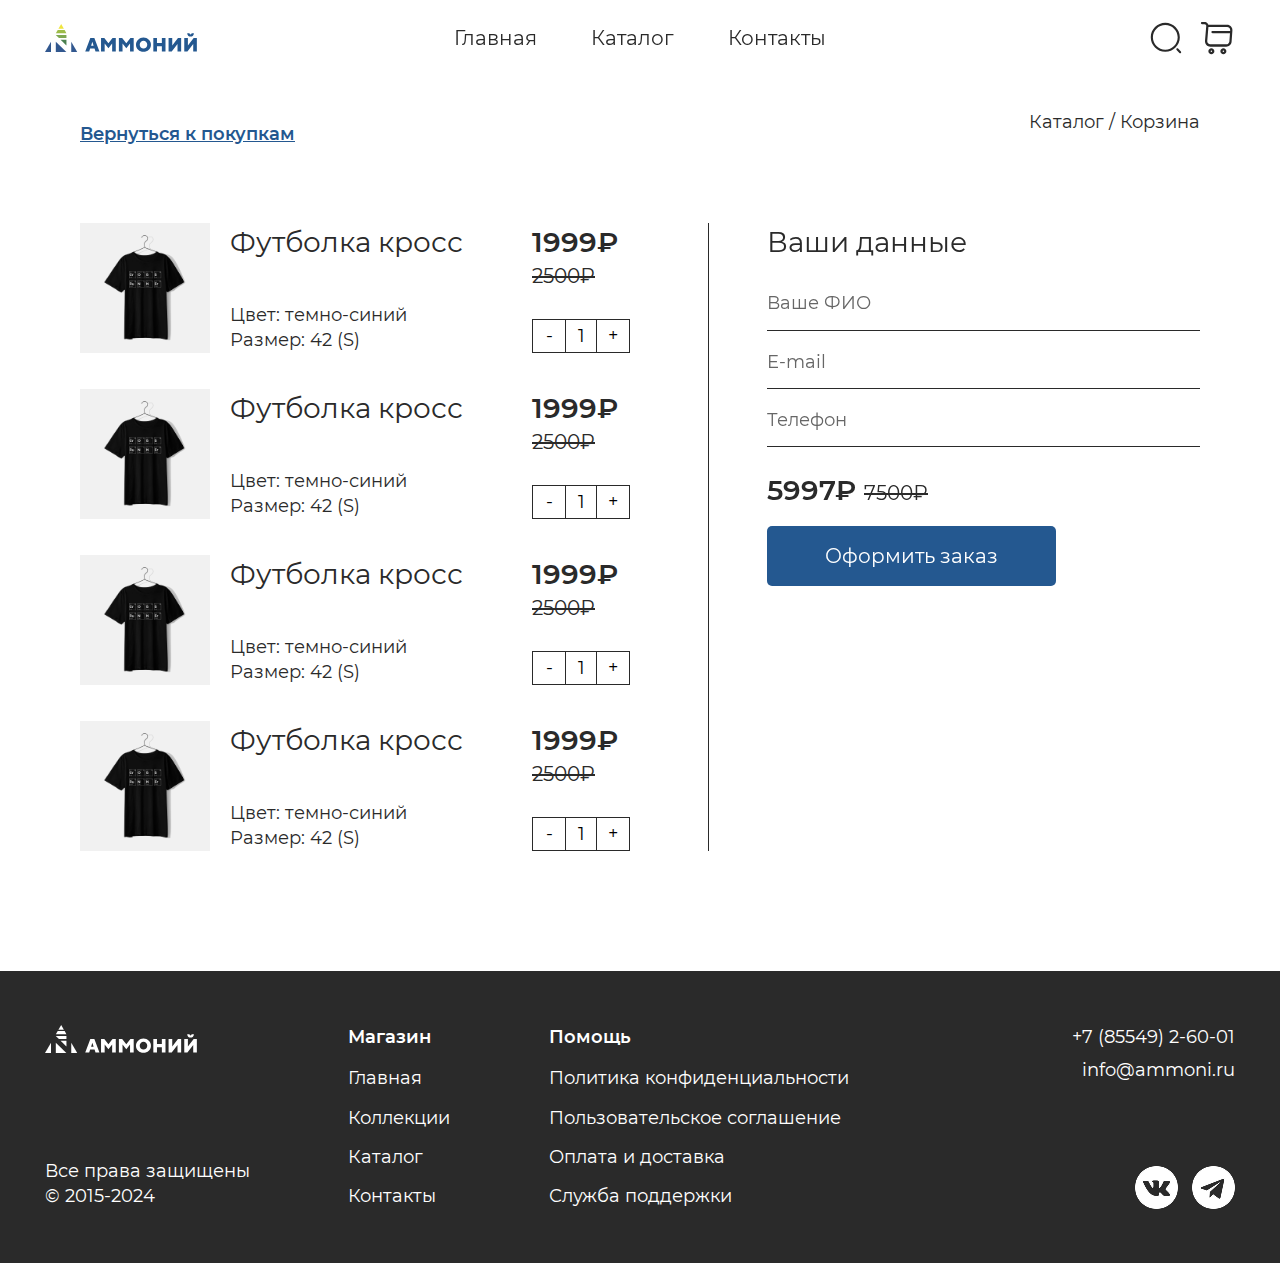
==== cart.html @ f363ebae "markup1" ====
<!DOCTYPE html>
<html>

<head>

	<meta charset="utf-8">
	<!-- <base href="/"> -->

	<title>Аммоний</title>
	<meta name="description" content="">

	<meta name="viewport" content="width=device-width, initial-scale=1.0, minimum-scale=1.0, maximum-scale=1.0, user-scalable=no">

	<link rel="icon" href="images/favicon.png">

	<link rel="stylesheet" href="libs/bootstrap/css/bootstrap-reboot.min.css">
	<link rel="stylesheet" href="libs/bootstrap/css/bootstrap-grid.min.css">
	<link rel="stylesheet" href="libs/swiper/swiper-bundle.min.css">

	<link rel="stylesheet" href="css/main.css">
	<link rel="stylesheet" href="css/media.css">

	<script src="libs/jquery/jquery-3.6.0.min.js" defer></script>
	<script src="libs/swiper/swiper-bundle.min.js" defer></script>
	<script src="libs/input-mask/jquery.maskedinput.min.js" defer></script>

	<script src="js/common.js" defer></script>

</head>

<body>

	<div class="app">
		<header>
			<div class="container-fluid">
				<div class="row justify-content-between align-items-center">
					<div class="col">
						<a href="#" class="logo">
							<svg width="152" height="28" viewBox="0 0 152 28" fill="none" xmlns="http://www.w3.org/2000/svg">
								<path d="M13.3884 4.71913L16.1849 3.62396e-05L18.8765 4.71913H13.3884Z" fill="#EFE53E" />
								<path d="M10.8364 9.26345L12.7241 5.9426H19.6804L21.4282 9.26345H10.8364Z" fill="#9DBC49" />
								<path d="M10.7315 10.9763H21.4281V14.1224H13.9475L10.7315 10.9763Z" fill="#7EA752" />
								<path d="M21.4282 21.4982V15.7304H15.5556L21.4282 21.4982Z" fill="#4C814F" />
								<path d="M10.8364 28V17.7578L21.3583 28H10.8364Z" fill="#32588F" />
								<path d="M26.2522 28V17.7578L32.2297 28H26.2522Z" fill="#32588F" />
								<path d="M6.0125 28V17.7578L1.52588e-05 28H6.0125Z" fill="#32588F" />
								<path d="M45.1635 24.5743L44.1848 27.4407H40.2347L45.3383 13.9825H49.3583L54.4619 27.4407H50.5119L49.5331 24.5743H45.1635ZM47.3658 17.7578L46.1074 21.7079H48.5893L47.3658 17.7578Z" fill="#245890" />
								<path d="M59.6704 19.4707V27.4407H56.035V13.9825H59.2859L63.4107 19.2959L67.5356 14.0175H70.7865V27.4407H67.1511V19.4707L63.4107 24.1898L59.6704 19.4707Z" fill="#245890" />
								<path d="M77.5332 19.4707V27.4407H73.8978V13.9825H77.1487L81.2735 19.2609L85.4333 13.9825H88.6843V27.4407H85.0488V19.4707L81.3085 24.1898L77.5332 19.4707Z" fill="#245890" />
								<path d="M103.785 25.7278C102.317 27.1261 100.569 27.8252 98.4719 27.8252C96.3745 27.8252 94.6267 27.1261 93.1586 25.7278C91.6904 24.3295 90.9913 22.6516 90.9913 20.6941C90.9913 18.7365 91.7254 17.0586 93.1586 15.6604C94.6267 14.2621 96.3745 13.563 98.4719 13.563C100.569 13.563 102.317 14.2621 103.785 15.6604C105.253 17.0586 105.953 18.7365 105.953 20.6941C105.953 22.6516 105.253 24.3295 103.785 25.7278ZM95.8152 23.4556C96.5493 24.1897 97.4232 24.5393 98.5069 24.5393C99.5556 24.5393 100.464 24.1897 101.164 23.4556C101.863 22.7216 102.247 21.8127 102.247 20.6941C102.247 19.5755 101.898 18.6666 101.164 17.9326C100.464 17.1985 99.5556 16.8489 98.5069 16.8489C97.4582 16.8489 96.5493 17.1985 95.8152 17.9326C95.0812 18.6666 94.7316 19.5755 94.7316 20.6941C94.7316 21.8127 95.0812 22.7216 95.8152 23.4556Z" fill="#245890" />
								<path d="M120.495 27.4407H116.859V22.2672H111.965V27.4407H108.33V13.9825H111.965V18.9813H116.859V13.9825H120.495V27.4407Z" fill="#245890" />
								<path d="M127.241 13.9825V21.4981L132.974 13.9825H136.155V27.4407H132.519V19.9601L126.717 27.4407H123.571V13.9825H127.241Z" fill="#245890" />
								<path d="M142.902 13.9825V21.4981L148.669 13.9825H151.85V27.4406H148.215V19.96L142.412 27.4406H139.266V13.9825H142.902ZM143.146 11.6404C142.517 11.0461 142.203 10.2771 142.203 9.36824H144.51C144.51 10.0674 144.859 10.4169 145.558 10.4169C146.257 10.4169 146.607 10.0674 146.607 9.36824H148.914C148.914 10.2771 148.6 11.0461 147.97 11.6404C147.341 12.2347 146.537 12.5493 145.523 12.5493C144.51 12.5493 143.776 12.2347 143.146 11.6404Z" fill="#245890" />
							</svg>
						</a>
					</div>
					<div class="col d-none d-lg-block">
						<nav>
							<ul>
								<li><a href="#">Главная</a></li>
								<li><a href="#">Каталог</a></li>
								<li><a href="#">Контакты</a></li>
							</ul>
						</nav>
					</div>
					<div class="col">
						<div class="shop_widget d-flex justify-content-end align-items-center">
							<div class="widget_toggle relative d-flex align-items-center">
								<form action="" class="searchform">
									<input type="search">
									<button type="submit">
										<svg width="18" height="19" viewBox="0 0 18 19" fill="none" xmlns="http://www.w3.org/2000/svg">
											<path d="M8.625 16.8125C4.3875 16.8125 0.9375 13.3625 0.9375 9.125C0.9375 4.8875 4.3875 1.4375 8.625 1.4375C12.8625 1.4375 16.3125 4.8875 16.3125 9.125C16.3125 13.3625 12.8625 16.8125 8.625 16.8125ZM8.625 2.5625C5.0025 2.5625 2.0625 5.51 2.0625 9.125C2.0625 12.74 5.0025 15.6875 8.625 15.6875C12.2475 15.6875 15.1875 12.74 15.1875 9.125C15.1875 5.51 12.2475 2.5625 8.625 2.5625Z" fill="#2A2A2A"/>
											<path d="M16.5 17.5625C16.3575 17.5625 16.215 17.51 16.1025 17.3975L14.6025 15.8975C14.385 15.68 14.385 15.32 14.6025 15.1025C14.82 14.885 15.18 14.885 15.3975 15.1025L16.8975 16.6025C17.115 16.82 17.115 17.18 16.8975 17.3975C16.785 17.51 16.6425 17.5625 16.5 17.5625Z" fill="#2A2A2A"/>
											</svg>											
									</button>
								</form>
								<button class="search_toggle">
									<svg width="34" height="34" viewBox="0 0 36 36" fill="none" xmlns="http://www.w3.org/2000/svg">
										<path d="M17.25 32.625C8.775 32.625 1.875 25.725 1.875 17.25C1.875 8.775 8.775 1.875 17.25 1.875C25.725 1.875 32.625 8.775 32.625 17.25C32.625 25.725 25.725 32.625 17.25 32.625ZM17.25 4.125C10.005 4.125 4.125 10.02 4.125 17.25C4.125 24.48 10.005 30.375 17.25 30.375C24.495 30.375 30.375 24.48 30.375 17.25C30.375 10.02 24.495 4.125 17.25 4.125Z" fill="#2A2A2A" />
										<path d="M33 34.125C32.715 34.125 32.43 34.02 32.205 33.795L29.205 30.795C28.77 30.36 28.77 29.64 29.205 29.205C29.64 28.77 30.36 28.77 30.795 29.205L33.795 32.205C34.23 32.64 34.23 33.36 33.795 33.795C33.57 34.02 33.285 34.125 33 34.125Z" fill="#2A2A2A" />
									</svg>
								</button>
							</div>
							<button class="cart_toggle widget_toggle">
								<svg width="36" height="36" viewBox="0 0 36 36" fill="none" xmlns="http://www.w3.org/2000/svg">
									<path d="M27.285 26.625H11.31C9.82499 26.625 8.39999 25.995 7.39499 24.9C6.38999 23.805 5.88 22.335 6 20.85L7.245 5.91C7.29 5.445 7.12499 4.99501 6.80999 4.65001C6.49499 4.30501 6.05999 4.125 5.59499 4.125H3C2.385 4.125 1.875 3.615 1.875 3C1.875 2.385 2.385 1.875 3 1.875H5.61001C6.70501 1.875 7.73999 2.33999 8.47499 3.13499C8.87999 3.58499 9.17999 4.11001 9.34499 4.69501H28.08C29.595 4.69501 30.99 5.295 32.01 6.375C33.015 7.47 33.525 8.895 33.405 10.41L32.595 21.66C32.43 24.405 30.03 26.625 27.285 26.625ZM9.42 6.92999L8.25 21.03C8.175 21.9 8.46 22.725 9.045 23.37C9.63 24.015 10.44 24.36 11.31 24.36H27.285C28.845 24.36 30.255 23.04 30.375 21.48L31.185 10.23C31.245 9.34501 30.96 8.50501 30.375 7.89001C29.79 7.26001 28.98 6.91498 28.095 6.91498H9.42V6.92999Z" fill="#2A2A2A" />
									<path d="M24.375 34.125C22.725 34.125 21.375 32.775 21.375 31.125C21.375 29.475 22.725 28.125 24.375 28.125C26.025 28.125 27.375 29.475 27.375 31.125C27.375 32.775 26.025 34.125 24.375 34.125ZM24.375 30.375C23.955 30.375 23.625 30.705 23.625 31.125C23.625 31.545 23.955 31.875 24.375 31.875C24.795 31.875 25.125 31.545 25.125 31.125C25.125 30.705 24.795 30.375 24.375 30.375Z" fill="#2A2A2A" />
									<path d="M12.375 34.125C10.725 34.125 9.375 32.775 9.375 31.125C9.375 29.475 10.725 28.125 12.375 28.125C14.025 28.125 15.375 29.475 15.375 31.125C15.375 32.775 14.025 34.125 12.375 34.125ZM12.375 30.375C11.955 30.375 11.625 30.705 11.625 31.125C11.625 31.545 11.955 31.875 12.375 31.875C12.795 31.875 13.125 31.545 13.125 31.125C13.125 30.705 12.795 30.375 12.375 30.375Z" fill="#2A2A2A" />
									<path d="M31.5 13.125H13.5C12.885 13.125 12.375 12.615 12.375 12C12.375 11.385 12.885 10.875 13.5 10.875H31.5C32.115 10.875 32.625 11.385 32.625 12C32.625 12.615 32.115 13.125 31.5 13.125Z" fill="#2A2A2A" />
								</svg>
							</button>
							<button class="widget_toggle aside_toggle d-block d-lg-none">
								<span></span>
							</button>
						</div>
					</div>
				</div>
			</div>
		</header>
		<aside>
			<div class="container-fluid">
				<div class="row">
					<div class="col-12">
						<div class="aside_wrapper pb-5">
							<nav>
								<ul>
									<li><a href="#">Главная</a></li>
									<li><a href="#">Каталог</a></li>
									<li><a href="#">Контакты</a></li>
								</ul>
							</nav>
							<div class="d-flex flex-column align-items-lg-start aside_contacts mt-4 mb-5">
								<a href="tel:+78554926001">+7 (85549) 2-60-01</a>
								<a href="mailto:info@ammoni.ru" class="mt-2">info@ammoni.ru</a>
							</div>
							<a href="#" class="button">В каталог</a>
						</div>
					</div>
				</div>
			</div>
		</aside>
		<main>
			<section claas="overflow-hidden">
				<div class="container">
					<div class="row">
						<div class="col">
							<div class="d-flex align-items-lg-center align-items-start justify-content-between flex-column flex-lg-row">
								<a href="#" class="link fw_s order-1 order-lg-0">Вернуться к покупкам</a>
								<p id="breadcrumbs" class="mb-4 mt-5 mt-lg-0 order-0 order-lg-1"><span><span><a href="#">Каталог</a></span> / <span><a href="#">Корзина</a></span></span></p>
							</div>
						</div>
					</div>
					<div class="row mt-lg-5 mt-2 pt-3" id="card_widget">
						<div class="col-lg-6">
							<div class="cart_item d-flex justify-content-between flex-column flex-sm-row">
								<div class="d-flex justify-content-start ">
									<div class="cart_image">
										<img src="images/tshirt.png" loading="lazy" alt="">
									</div>
									<div class="d-flex justify-content-between flex-column">
										<div class="three">Футболка кросс</div>
										<div>
											<div>Цвет: темно-синий</div>
											<div>Размер: 42 (S)</div>
										</div>
									</div>
								</div>
								<div class="d-flex flex-column justify-content-between mt-3 mt-sm-0">
									<div>
										<div class="three fw_s">1999₽</div>
										<div class="lg_text"><s>2500₽</s></div>
									</div>
									<div class="quantity d-flex align-items-center mt-3 mt-sm-0">
										<button class="minus">-</button>
										<input type="number" value="1" step="1" min="1" class="quantity">
										<button class="plus">+</button>
									</div>
								</div>
							</div>
							<div class="cart_item d-flex justify-content-between flex-column flex-sm-row">
								<div class="d-flex justify-content-start ">
									<div class="cart_image">
										<img src="images/tshirt.png" loading="lazy" alt="">
									</div>
									<div class="d-flex justify-content-between flex-column">
										<div class="three">Футболка кросс</div>
										<div>
											<div>Цвет: темно-синий</div>
											<div>Размер: 42 (S)</div>
										</div>
									</div>
								</div>
								<div class="d-flex flex-column justify-content-between mt-3 mt-sm-0">
									<div>
										<div class="three fw_s">1999₽</div>
										<div class="lg_text"><s>2500₽</s></div>
									</div>
									<div class="quantity d-flex align-items-center mt-3 mt-sm-0">
										<button class="minus">-</button>
										<input type="number" value="1" step="1" min="1" class="quantity">
										<button class="plus">+</button>
									</div>
								</div>
							</div>
							<div class="cart_item d-flex justify-content-between flex-column flex-sm-row">
								<div class="d-flex justify-content-start ">
									<div class="cart_image">
										<img src="images/tshirt.png" loading="lazy" alt="">
									</div>
									<div class="d-flex justify-content-between flex-column">
										<div class="three">Футболка кросс</div>
										<div>
											<div>Цвет: темно-синий</div>
											<div>Размер: 42 (S)</div>
										</div>
									</div>
								</div>
								<div class="d-flex flex-column justify-content-between mt-3 mt-sm-0">
									<div>
										<div class="three fw_s">1999₽</div>
										<div class="lg_text"><s>2500₽</s></div>
									</div>
									<div class="quantity d-flex align-items-center mt-3 mt-sm-0">
										<button class="minus">-</button>
										<input type="number" value="1" step="1" min="1" class="quantity">
										<button class="plus">+</button>
									</div>
								</div>
							</div>
							<div class="cart_item d-flex justify-content-between flex-column flex-sm-row">
								<div class="d-flex justify-content-start ">
									<div class="cart_image">
										<img src="images/tshirt.png" loading="lazy" alt="">
									</div>
									<div class="d-flex justify-content-between flex-column">
										<div class="three">Футболка кросс</div>
										<div>
											<div>Цвет: темно-синий</div>
											<div>Размер: 42 (S)</div>
										</div>
									</div>
								</div>
								<div class="d-flex flex-column justify-content-between mt-3 mt-sm-0">
									<div>
										<div class="three fw_s">1999₽</div>
										<div class="lg_text"><s>2500₽</s></div>
									</div>
									<div class="quantity d-flex align-items-center mt-3 mt-sm-0">
										<button class="minus">-</button>
										<input type="number" value="1" step="1" min="1" class="quantity">
										<button class="plus">+</button>
									</div>
								</div>
							</div>
						</div>
						<div class="col">
							<div class="col_right">
								<div class="cart_total_right">
									<div class="d-flex align-items-center  mb-3">
										<div class="three" style="margin-right: 10px;">Ваши данные</div>
									</div>
									<form action="" class="form form_order">
										<div class="form_group">
											<input type="text" placeholder="Ваше ФИО">
										</div>
										<div class="form_group">
											<input type="email" placeholder="E-mail">
										</div>
										<div class="form_group">
											<input type="text" class="phone" placeholder="Телефон">
										</div>
										<div class="three fw_s mb-3 mt-4">5997₽ <span class="lg_text fw_r"><s>7500₽</s></span></div>
										<button class="button">Оформить заказ</button>
									</form>
								</div>
							</div>
						</div>
					</div>
				</div>
			</section>

		</main>
		<footer>
			<div class="container-fluid">
				<div class="row gy-5">
					<div class="col-12 col-lg">
						<div class="d-flex flex-column justify-content-between h-100">
							<a href="/" class="logo mb-3 mb-lg-0">
								<svg width="152" height="28" viewBox="0 0 152 28" fill="none" xmlns="http://www.w3.org/2000/svg">
									<path d="M13.3884 4.7191L16.1849 0L18.8765 4.7191H13.3884Z" fill="white" />
									<path d="M10.8364 9.26347L12.7241 5.94263H19.6804L21.4282 9.26347H10.8364Z" fill="white" />
									<path d="M10.7315 10.9763H21.4281V14.1224H13.9475L10.7315 10.9763Z" fill="white" />
									<path d="M21.4282 21.4983V15.7305H15.5556L21.4282 21.4983Z" fill="white" />
									<path d="M10.8364 28V17.7578L21.3583 28H10.8364Z" fill="white" />
									<path d="M26.2522 28V17.7578L32.2297 28H26.2522Z" fill="white" />
									<path d="M6.0125 28V17.7578L1.52588e-05 28H6.0125Z" fill="white" />
									<path d="M45.1635 24.5742L44.1848 27.4406H40.2347L45.3383 13.9824H49.3583L54.4619 27.4406H50.5119L49.5331 24.5742H45.1635ZM47.3658 17.7577L46.1074 21.7078H48.5893L47.3658 17.7577Z" fill="white" />
									<path d="M59.6704 19.4706V27.4406H56.035V13.9824H59.2859L63.4107 19.2958L67.5356 14.0174H70.7865V27.4406H67.1511V19.4706L63.4107 24.1897L59.6704 19.4706Z" fill="white" />
									<path d="M77.5332 19.4706V27.4406H73.8978V13.9824H77.1487L81.2735 19.2608L85.4333 13.9824H88.6843V27.4406H85.0488V19.4706L81.3085 24.1897L77.5332 19.4706Z" fill="white" />
									<path d="M103.785 25.7278C102.317 27.126 100.569 27.8252 98.4719 27.8252C96.3745 27.8252 94.6267 27.126 93.1586 25.7278C91.6904 24.3295 90.9913 22.6516 90.9913 20.6941C90.9913 18.7365 91.7254 17.0586 93.1586 15.6604C94.6267 14.2621 96.3745 13.563 98.4719 13.563C100.569 13.563 102.317 14.2621 103.785 15.6604C105.253 17.0586 105.953 18.7365 105.953 20.6941C105.953 22.6516 105.253 24.3295 103.785 25.7278ZM95.8152 23.4556C96.5493 24.1897 97.4232 24.5393 98.5069 24.5393C99.5556 24.5393 100.464 24.1897 101.164 23.4556C101.863 22.7215 102.247 21.8127 102.247 20.6941C102.247 19.5755 101.898 18.6666 101.164 17.9325C100.464 17.1984 99.5556 16.8489 98.5069 16.8489C97.4582 16.8489 96.5493 17.1984 95.8152 17.9325C95.0812 18.6666 94.7316 19.5755 94.7316 20.6941C94.7316 21.8127 95.0812 22.7215 95.8152 23.4556Z" fill="white" />
									<path d="M120.495 27.4406H116.859V22.2671H111.965V27.4406H108.33V13.9824H111.965V18.9812H116.859V13.9824H120.495V27.4406Z" fill="white" />
									<path d="M127.241 13.9824V21.498L132.974 13.9824H136.155V27.4406H132.519V19.9599L126.717 27.4406H123.571V13.9824H127.241Z" fill="white" />
									<path d="M142.902 13.9824V21.498L148.669 13.9824H151.85V27.4406H148.215V19.9599L142.412 27.4406H139.266V13.9824H142.902ZM143.146 11.6403C142.517 11.0461 142.203 10.277 142.203 9.36816H144.51C144.51 10.0673 144.859 10.4169 145.558 10.4169C146.257 10.4169 146.607 10.0673 146.607 9.36816H148.914C148.914 10.277 148.6 11.0461 147.97 11.6403C147.341 12.2346 146.537 12.5492 145.523 12.5492C144.51 12.5492 143.776 12.2346 143.146 11.6403Z" fill="white" />
								</svg>
							</a>
							<div class="mt-3 d-none d-lg-block">Все права защищены<br>© 2015-2024</div>
						</div>
					</div>
					<div class="col-lg-2 col-sm-6">
						<div class="fw_s mb-3">Магазин</div>
						<nav>
							<ul>
								<li><a href="#">Главная</a></li>
								<li><a href="#">Коллекции</a></li>
								<li><a href="#">Каталог</a></li>
								<li><a href="#">Контакты</a></li>
							</ul>
						</nav>
					</div>
					<div class="col-lg-4 col-sm-6">
						<div class="fw_s mb-3">Помощь</div>
						<nav>
							<ul>
								<li><a href="#">Политика конфиденциальности</a></li>
								<li><a href="#">Пользовательское соглашение</a></li>
								<li><a href="#">Оплата и доставка</a></li>
								<li><a href="#">Служба поддержки</a></li>
							</ul>
						</nav>
					</div>
					<div class="col">
							<div class="d-flex flex-column justify-content-lg-between h-100">
								<div class="d-flex flex-column align-items-lg-end">
									<a href="tel:+78554926001">+7 (85549) 2-60-01</a>
									<a href="mailto:info@ammoni.ru" class="mt-2">info@ammoni.ru</a>
								</div>
								<div class="social d-flex align-items-center justify-content-lg-end mt-lg-0 mt-4">
									<a href="#">
										<img src="images/vk.png" alt="" target="_blank">
									</a>
									<a href="#">
										<img src="images/tg.png" alt="" target="_blank">
									</a>
								</div>
							</div>
							<div class="d-block d-lg-none mt-4">Все права защищены<br>© 2015-2024</div>
					</div>
				</div>
			</div>
		</footer>
	</div>


</body>
</html>
---- css/main.css ----
/* USER VARIABLES SECTION */

:root {
	--accent: #245890;
	--text: #2A2A2A;
	--gray: #F1F1F1;
	--alt-gray: #d9d9d9;
	--dark: #2A2A2A;
	--red: #dc0000;
	--gray_gradient: linear-gradient(180deg, #eaebe5 0%, #ebece6 14.34%, #ebece7 28.4%, #eeefea 51.1%, #eff0eb 70.29%, #f5f4f2 100%);
	--lineheight: 1.4;
	--radius: 5px;
	--userfont: montserrat, sans-serif;
	--systemfont: -apple-system, BlinkMacSystemFont, Arial, sans-serif;
	--transition: 0.2s ease all;
	--index: calc(1vw + 1vh);
	--semi: 600;
	--regular: 400;
	--ls: 12px;
	--sm: 14px;
	--rg: 16px;
	--md: 18px;
	--lg: 20px;
}

/* BOOTSTRAP SETTINGS SECTION */

/* gutter 20px (10px + 10px). Comment this code for default gutter start at 1.5rem (24px) wide. */
.container, .container-fluid, .container-lg, .container-md, .container-sm, .container-xl, .container-xxl { --bs-gutter-x: .625rem; }
.row, .row > * { --bs-gutter-x: 1.25rem; }

/* FONTS LOAD SECTION */

@font-face { src: url("../fonts/Montserrat-Regular.woff2") format("woff2"); font-family: "montserrat"; font-weight: 400; font-style: normal; }
@font-face { src: url("../fonts/Montserrat-SemiBold.woff2") format("woff2"); font-family: "montserrat"; font-weight: 600; font-style: normal; }

/* GENERAL CSS SETTINGS */

::placeholder { color: #666; }
::selection { background-color: var(--accent); color: #fff; }
input[type="text"],input[type="email"],input[type="number"],input[type="password"], textarea { outline: none;-webkit-appearance: none; border-radius: 0; }
input:focus:required:invalid, textarea:focus:required:invalid { border-color: var(--red); }
input:required:valid, textarea:required:valid { border-color: var(--accent); }

body {
	font-family: var(--userfont);
	font-size: var(--md);
	font-weight: var(--regular);
	line-height: var(--lineheight);
	color: var(--text);
	min-width: 320px;
	position: relative;
	overflow-x: hidden;
}

html, body {
	height: 100%;
}
body.lock{
	overflow: hidden;
}
.app{
	min-height: 100%;
	display: flex;
	flex-direction: column;
}
main {
	flex: 1 1 auto;
}
.h-100{
	height: 100%;
}

/* OTHER STYLES */
a{
	color: var(--text);
	text-decoration: underline;
	transition: var(--transition);
}
section{
	padding-top: 110px;
}
button{
	border: none;
}
.radius{
	border-radius: var(--radius);
}
.relative{
	position: relative;
}
.overflow-hidden{
	overflow: hidden;
}
/* TEXT */
.sm_text{
	font-size: var(--sm);
}
.rg_text{
	font-size: var(--rg);
}
.md_text{
	font-size: var(--md);
}
.lg_text{
	font-size: var(--lg);
}
.fw_r{
	font-weight: var(--regular);
}
.fw_s{
	font-weight: var(--semi) !important;
}
h1,.one,h2,.two,h3,.three,h4,.four,h5,.five{
	font-weight: 400;
}
h1,.one{
	font-size: 54px;
}
h2,.two{
	font-size: 36px;
}
h3,.three{
	font-size: 28px;
}
h4,.four{
	font-size: var(--lg);
}
h5,.five{
	font-size: var(--md);
}
.text_center{
	text-align: center;
}
.white-text{
	color: #fff;
}
.uppercase{
	text-transform: uppercase;
}
/* BACKGROUNDS */
.bg_accent{
	background: var(--accent);
}
.bg_gray{
	background: var(--gray);
}
.gray_gradient{
	background: var(--gray_gradient);
}
/* BUTTONS */
.button{
	color: #fff;
	padding: 16px 58px;
	font-size: var(--lg);
	text-align: center;
	display: inline-block;
	border-radius: var(--radius);
	text-decoration: none;
	background: var(--accent);
}
.nav_slider *{
	cursor: pointer;
}
.nav_slider * + *{
	margin-left: 30px;
}
.btn_group_section .nav_slider{
	margin-right: 30px;
}
.link_button{
	text-decoration: none;
	padding-right: 37px;
	position: relative;
}
.link_button span{
	margin-right: 14px;
}
.link_button svg{
	position: absolute;
	right: 0;
	top: 0;
	bottom: 0;
	margin: auto;
	transition: var(--transition)
}
.link_button:hover svg{
	transform: translateX(25%);
}
.widget_toggle{
	background: transparent;
	padding: 0;
	outline: none;
	border: none;
}
.widget_toggle + *{
	margin-left: 10px;
}
.aside_toggle{
	width: 32px;
	height: 30px;
	position: relative;
	z-index: 99;
	border: none;
	outline: none;
}
.aside_toggle:before {
	content: '';
	position: absolute;
	bottom: 0;
}
.aside_toggle:after {
	content: '';
	position: absolute;
	top: 0;
}
.aside_toggle span {
	position: absolute;
	top: 14px;
}
.aside_toggle:after, .aside_toggle:before, .aside_toggle span {
	width: 100%;
	height: 2px;
	background: var(--text);
	transition: var(--transition);
	left: 0;
	right: 0;
	margin: auto;
}
.aside_toggle.active::before {
	-webkit-transform: rotate(45deg);
	-ms-transform: rotate(45deg);
	transform: rotate(45deg);
	-webkit-transition: .2s ease;
	-o-transition: .2s ease;
	transition: .2s ease;
	bottom: 12px;
}
.aside_toggle.active span {
	-webkit-transform: scale(0);
	-ms-transform: scale(0);
	transform: scale(0);
	-webkit-transition: .2s ease;
	-o-transition: .2s ease;
	transition: .2s ease;
}
.aside_toggle.active::after {
	width: 100%;
	-webkit-transition: .2s ease;
	-o-transition: .2s ease;
	transition: .2s ease;
	-webkit-transform: rotate(-45deg);
	-ms-transform: rotate(-45deg);
	transform: rotate(-45deg);
	top: 15px;
}
/* USER STYLES */
header{
	padding: 20px 0;
	z-index: 99;
	position: absolute;
	left: 0;
	top: 0;
	width: 100%;
	background: transparent;
	transition: var(--transition);
}
header.toggled{
	position: fixed;
	background: #fff;
}
header nav ul{
	list-style: none;
	padding-left: 0;
	margin-bottom: 0;
	display: flex;
	align-items: center;
	justify-content: center;
}
header nav ul li + *{
	margin-left: 54px;
}
header nav ul li a{
	color: var(--text);
	font-size: var(--lg);
	text-decoration: none;
}
aside{
	background: #fff;
	position: fixed;
	transition: var(--transition);
	opacity: 0;
	visibility: hidden;
	left: 0;
	top: 0;
	width: 100%;
	height: 100%;
	z-index: 98;
	padding-top: 120px;
	overflow: auto;
}
aside ul{
	list-style: none;
	padding-left: 0;
	margin-bottom: 0;
}
aside ul li{
	width: 100%;
}

aside ul li a{
	text-decoration: none;
	font-size: calc(var(--index)* 2.2);
	padding: 14px 0;
	display: block;
	width: 100%;
	border-bottom: 1px solid var(--text);
}
aside .aside_contacts a{
	text-decoration: none;
}
.first_screen{
	background: var(--gray);
	min-height: 614px;
	position: relative;
	z-index: 1;
	padding-top: 104px;
	background-repeat: no-repeat;
	background-position: right bottom;
	overflow: hidden;
}
.first_screen .button{
	font-weight: var(--semi);
}
.first_screen::after{
	content: '';
	position: absolute;
	z-index: -2;
	width: 100%;
	height: 100%;
	left: 0;
	top: 0;
	background: url('../images/first_layer.png') no-repeat right bottom;
	background-size: contain;
}
.first_screen h1{
	text-wrap: balance;
}
.first_bg{
	max-width: 100%;
	object-fit: contain;
	min-width: 100%;
	bottom: -26px;
	position: relative;
}
.product_card{
	text-decoration: none;
}
.product_card_holder{
	background: var(--gray);
	min-height: 320px;
	overflow: hidden;
}
.product_card_holder img{
	max-width: 100%;
	object-fit: contain;
	max-height: 324px;
	min-width: 100%;
	position: absolute;
	top: 0;
	bottom: 0;
	margin: auto;
}
.product_card .in_sale{
	color: #dc0000;
}
.product_card .in_sale + *{
	margin-left: 4px;
}
.badget{
	text-transform: uppercase;
	color: #fff;
	position: absolute;
	left: 0;
	top: 34px;
	padding: 4px 12px;
	z-index: 1;
}

.badget.badget_sale{
	background: var(--red);
}
.badget.badget_new{
	background: var(--accent);
}
.section_image_left{
	min-height: 420px;
	height: 100%;
	max-width: 680px;
	width: 100%;
}
.section_image_right{
	height: 100%;
	min-height: 590px;
	max-width: 700px;
	width: 100%;
}
.section_image_right img{
	max-width: 700px;
	object-fit: cover;
	height: 100%;
	max-height: 590px;
	position: absolute;
	right: -20%;
	width: 130%;
}
.section_image_left img{
	max-width: 680px;
	object-fit: cover;
	height: 100%;
	max-height: 420px;
	position: absolute;
	left: -20%;
	width: 120%;
}


.section_image img {
	transition: opacity 0.4s ease-in-out;
}

.nav_slider svg {
	cursor: pointer;
	transition: transform 0.2s;
}
.collection_slider .swiper-slide {
	opacity: 0 !important;
	transition: opacity 0.5s ease-in-out; /* Подстраиваем скорость под JS */
	display: flex;
    flex-flow: column;
    height: initial;
    justify-content: space-between;
}

.collection_slider .swiper-slide-active {
	opacity: 1 !important;
}
.first_screen_page{
	min-height: 400px;
	background: var(--accent);
}
.first_screen_page.first_screen_page_archive{
	min-height: 296px;
}
.category_list{
	margin-top: -140px;
}
.category_card{
	background-color: var(--alt-gray);
	min-height: 310px;
	text-decoration: none;
	z-index: 1;
}
/* .category_card::before{
	content: '';
	z-index: -1;
	background: var(--gray_gradient);
	position: absolute;
	top: 0;
	left: 0;
	width: 100%;
	height: 100%;
} */
.category_card.has_bg{
	background-repeat: no-repeat !important;
	background-position: bottom right !important;
}
.category_card > div{
	padding: 24px 34px;
}
body.page .searchform input{
	background: #fff;
}
body.page header a{
	color: #fff;
}
body.page .widget_toggle svg path{
	fill: #fff;
}
body.page header a.logo svg path{
	fill: #fff;
}
body.page .aside_toggle:after, body.page .aside_toggle:before, body.page .aside_toggle span{
	background: #fff;
}
body.page header.toggled a{
	color: var(--text);
}
body.page header.toggled .aside_toggle:after, body.page header.toggled .aside_toggle:before, body.page header.toggled .aside_toggle span{
	background: var(--text);
}
body.page header.toggled a.logo svg path{
	fill: initial;
}
body.page header .widget_toggle .searchform svg path{
	fill: var(--text);
}
body.page header.toggled .widget_toggle svg path{
	fill: var(--text);
}
.breadcrumb_last{
	text-decoration: underline;
	font-weight: var(--semi);
}
#breadcrumbs a{
	text-decoration: none;
}
.grid_gallery  .mySwiper .swiper-slide img{
	width: 100%;
	min-height: 90px;
	height: 100%;
	object-fit: cover;
}
.grid_gallery {
	display: flex;
	gap: 10px;
	width: 100%;
	margin: auto;
	position: relative;
	height: 100%;
	overflow: hidden;
}



.mySwiper2 .swiper-slide img{
	height: 480px;
	object-fit: cover;
	width: 100%;
}
.mySwiper {
	width: 100%;
	height: 100%;
	max-height: 480px;
}

.mySwiper .swiper-slide {
	width: 100%; /* Ширина миниатюры */
	height: 100%;
	opacity: 0.5;
	cursor: pointer;
}

.mySwiper .swiper-slide-thumb-active {
	opacity: 1;
}
/* .grid_gallery */

.color{
	width: 35px;
	height: 35px;
	border-radius: 50%;
	border: 1px solid transparent;
}
.color.current{
	border: 1px solid var(--text);
}
.color + *{
	margin-left: 10px;
}
.product_meta > div > div:first-child{
	margin-right: 44px;
	max-width: 70px;
}
.product_meta > div + *{
	margin-top: 24px;
}
.product_meta > div > div{
	width: 100%;
}
.sizes span.current{
	text-decoration: underline;
}
.sizes span.not{
	opacity: 0.6;
}
.sizes span + *{
	margin-left: 20px;
}
.acordeon > div{
	padding: 12px 0;
	border-bottom: 1px solid var(--text);
	cursor: pointer;
	position: relative;
	transition: var(--transition);
}
.acordeon > div > div:first-child::after{
	content: '';
	position: absolute;
	right: 0;
	top: 0;
	bottom: 0;
	margin: auto;
	width: 14px;
	height: 8px;
	background: url('../images/angle.svg') no-repeat center center;
	transition: 0.4s ease all;
}
.acordeon > div.active >div:first-child::after{
	transform: rotate(180deg);
}
.acordeon > div > div:last-child{
	display: none;
	padding-top: 14px;
}
.pagination_bullets{
	border: 1px solid var(--accent);
}
.pagination_bullets a{
	display: flex;
	align-items: center;
	justify-content: center;
	width: 40px;
	height: 40px;
	color: var(--accent);
	text-decoration: none;
}
.pagination_bullets a + *{
	border-left: 1px solid var(--accent);
}
.pagination_bullets a.current{
	background: var(--accent);
	color: #fff;
	font-weight: var(--semi);
}
.link{
	color: var(--accent);
	text-decoration: underline;
}
.cart_item + *{
	margin-top: 36px;
}
.cart_image{
	background: var(--gray);
	width: 130px;
	height: 130px;
	display: flex;
	align-items: center;
	justify-content: center;
	margin-right: 20px;
}
.cart_image img{
	width: 100%;
	max-width: 96px;
	object-fit: contain;
	max-height: 106px;
	height: 100%;
}
.cart_total_right {
	position: sticky;
	top: 72px;
}
.col_right {
	height: 100%;
	margin-left: 58px;
	padding-left: 58px;
	border-left: 1px solid var(--text);
}
.quantity{
	border: 1px solid var(--text);
}
.quantity input{
	border-left: 1px solid var(--text);
	border-right: 1px solid var(--text);
	border-top: 0px solid;
	border-bottom: 0px solid;
	pointer-events: none;
	-moz-appearance: textfield;
	text-align: center;
	max-width: 32px;
	min-height: 32px;
	height: 100%;
}
.quantity input::-webkit-outer-spin-button,
.quantity input::-webkit-inner-spin-button {
    -webkit-appearance: none;
    margin: 0;
}
.quantity button{
	width: 32px;
	height: 32px;
	background: transparent;
	border: none;
	display: flex;
	align-items: center;
	justify-content: center;
}
.form input[type="text"],.form input[type="email"],.form textarea{
	width: 100%;
	border: none;
	border-bottom: 1px solid var(--text);
	padding: 13px 0;
}
.form .form_group + *{
	margin-top: 6px;
}
/* Скрываем стандартное радио */
.custom-radio input[type="radio"] {
	display: none;
}

/* Контейнер кастомной кнопки */
.custom-radio label {
	display: flex;
	align-items: center;
	cursor: pointer;
	font-size: var(--lg);
	color: var(--text);
	gap: 8px;
}

/* Создаём кастомный кружок */
.custom-radio label::before {
	content: "";
	display: inline-block;
	width: 24px;
	height: 24px;
	border-radius: 50%;
	border: 1px solid rgba(43, 69, 126, 0.2);
	transition: all 0.3s ease;
	position: relative;
	background: #f1f1f1;
}

/* Активное состояние (когда выбрано) */
.custom-radio input[type="radio"]:checked + label::before {
	border-color: var(--text); /* Цвет границы */
	background: radial-gradient(circle, var(--accent) 40%, transparent 42%);
}

/* Эффект наведения */
.custom-radio label:hover::before {
	border-color: var(--text);
}
.form_group.custom-radio + *{
	margin-top: 16px;
}

/* Скрываем стандартный чекбокс */
.custom-checkbox input[type="checkbox"] {
	display: none;
}

/* Контейнер кастомного чекбокса */
.custom-checkbox label {
	cursor: pointer;
	font-size: 16px;
	color: #333;
	gap: 8px;
}

/* Кастомная рамка чекбокса */
.custom-checkbox label::before {
	content: "";
	display: inline-block;
	width: 18px;
	height: 18px;
	border: 1px solid var(--accent);
	border-radius: 4px;
	position: relative;
	margin-right: 8px;
	top: 5px;
}

/* Галочка при выборе */
.custom-checkbox input[type="checkbox"]:checked + label::before {
	background-color: #f1f1f1;
	border-color: var(--accent);
	background-image: url('../images/check.svg');
	background-position: center center;
	background-repeat: no-repeat;
}

/* Наведение */
.custom-checkbox label:hover::before {
	border-color: var(--accent);
}

footer{
	background: var(--dark);
	color: #fff;
	padding: 54px 0;
	margin-top: 120px;
}
footer ul{
	list-style: none;
	padding-left: 0;
	margin-bottom: 0;
}
footer ul li + *{
	margin-top: 14px;
}
footer ul li a,footer a{
	color: #fff;
	text-decoration: none;
}
footer .social a + a{
	margin-left: 14px;
}
/* forms */
.searchform{
	position: absolute;
	right: 0;
	z-index: 1;
	display: none;
}
.search_toggle{
	background: transparent;
	outline: none;
}
.searchform input{
	background: transparent;
	border: 1px solid var(--text);
	border-radius: var(--radius);
	min-height: 36px;
	padding-left: 34px;
	color: var(--text);
}
.searchform button{
	position: absolute;
	z-index: 1;
	left: 4px;
	top: 0;
	bottom: 0;
	margin: auto;
	background: transparent;
}
---- css/media.css ----
/* === DESKTOP FIRST === */

/* xl <= Extra extra large (xxl) */
@media (max-width : 1400px) {

}

/* lg <= Extra large (xl) */
@media (max-width : 1200px) {
	.first_screen{
		min-height: 500px;
	}
	section h1, .one{
		font-size: calc(var(--index)* 2.2);
	}
	.nav_slider *{
		width: 68px;
	}
}

/* md <= Large (lg) */
@media (max-width : 992px) {
	.nav_slider *{
		width: auto;
	}
	.h-100{
		height: auto;
	}
	.widget_toggle + *{
		margin-left: 12px;
	}
	aside.active{
		opacity: 1;
		visibility: visible;
	}
	body{
		font-size: calc(var(--index)* 1.8);
	}
	.button{
		font-size: calc(var(--index)* 1.8);
		padding: 14px 50px;
	}
	.lg_text{
		font-size: calc(var(--index)* 2);
	}
	h1,.one,h2, .two{
		font-size: calc(var(--index)* 2.6);
	}
	#breadcrumbs{
		font-size: calc(var(--index)* 1.2);
		overflow: auto;
		white-space: nowrap;
		-ms-overflow-style: none;
		scrollbar-width: none;
		justify-content: flex-start;
	}
	h3, .three{
		font-size: calc(var(--index)* 2.4);
	}
	.searchform input{
		background: #fff;
		min-height: 50px;
	}
	section{
		padding-top: 50px;
	}
	footer{
		margin-top: 60px;
	}
	.section_image_left img,.section_image_right img{
		width: 100%;
		max-width: 100%;
		left: auto;
		position: absolute;
		right: auto;
	}
	.section_image_right img{
		margin-top: 10px;
	}
	.section_image_left,.section_image_right{
		max-width: 100%;
	}
	.product_meta > div > div:first-child{
		max-width: 100px;
	}
	.col_right{
		padding-left: 0 !important;
		margin-left: 0 !important;
		padding-top: 30px;
		margin-top: 30px;
		border-left: none !important;
		border-top: 1px solid var(--text);
	}
	.quantity input{
		max-width: 40px;
	}
	.cart_item + *{
		margin-top: 18px;
	}
	.cart_image{
		margin-right: 12px;
	}
	.cart_item .three{
		font-size: calc(var(--index)* 1.6);
	}
	.cart_item div{
		font-size: calc(var(--index)* 1.2);
	}
}

/* sm <= Medium (md) */
@media (max-width : 768px) {
	.btn_group_section .nav_slider{
		margin-right: 0;
		margin-bottom: 1.4rem;
	}
	
}

/* xs <= Small (sm) */
@media (max-width : 576px) {
	.quantity button{
		max-width: 32px;
	}
	.quantity{
		max-width: 100px;
	}
	aside .button{
		width: 100%;
	}
	.btn_group_section .nav_slider + .button{
		width: 100%;
	}
	.btn_group_section .nav_slider{
		width: 100%;
	}
	section .button{
		width: 100%;
	}
	header a.logo svg{
		max-width: 100%;
	}
	.grid_gallery{
		flex-flow: column;
	}

	.grid_gallery .mySwiper .swiper-slide img{
		max-height: 90px;
	}
	.mySwiper{
		max-height: 110px;
	}
	.mySwiper2 .swiper-slide img{
		height: 380px;
	}
}


/* === MOBILE FIRST === */

/* Custom (xs) */
@media (min-width : 0) {

}

/* Small (sm) */
@media (min-width : 576px) {

}

/* Medium (md) */
@media (min-width : 768px) {

}

/* Large (lg) */
@media (min-width : 992px) {
	.product_description{
		margin-left: 20px;
	}
}

/* Extra large (xl) */
@media (min-width : 1200px) {
	.text {
		font-size: 18px;
	}
}

/* Extra extra large (xxl) */
@media (min-width : 1400px) {
	.text {
		font-size: 22px;
	}
}

@media (hover: none){
	.button:active{
		color: #fff;
		background: #1e4c7d;
	}
	header nav ul li a:active,aside ul li a:active{
		color: var(--accent);
	}
	.link_button:active{
		color: var(--text);
	}
	.product_card:active{
		color: var(--text);
		opacity: 0.8;
	}
	footer a:active{
		color: #fff;
		opacity: 0.8;
	}
	.category_card:active{
		color: initial;
		opacity: 0.9;
	}
}

@media (hover: hover) {
	.button:hover{
		color: #fff;
		background: #1e4c7d;
	}
	header nav ul li a:hover,aside ul li a:hover{
		color: var(--accent);
	}
	.link_button:hover{
		color: var(--text);
	}
	.product_card:hover{
		color: var(--text);
		opacity: 0.8;
	}
	footer a:hover{
		color: #fff;
		opacity: 0.8;
	}
	.category_card:hover{
		color: initial;
		opacity: 0.9;
	}
}
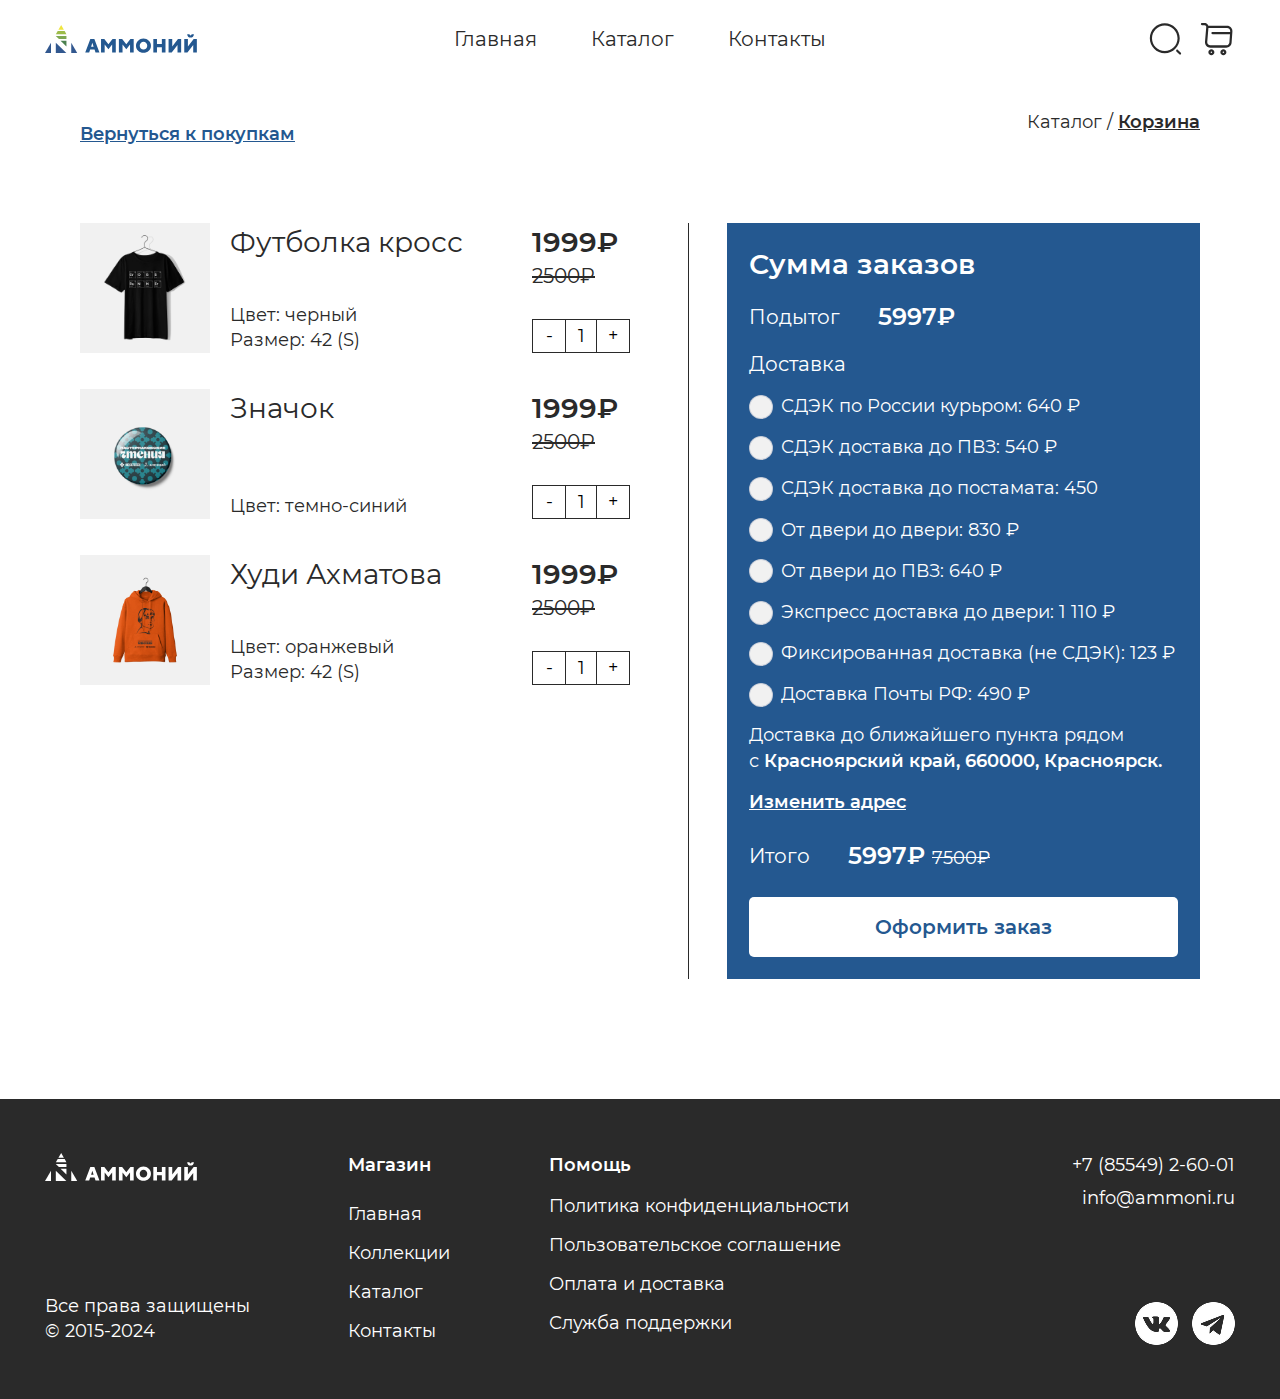
==== commit 8dcb99ba: "markup2" ====
--- a/cart.html
+++ b/cart.html
@@ -35,7 +35,7 @@
 			<div class="container-fluid">
 				<div class="row justify-content-between align-items-center">
 					<div class="col">
-						<a href="#" class="logo">
+						<a href="/ammoniy/" class="logo">
 							<svg width="152" height="28" viewBox="0 0 152 28" fill="none" xmlns="http://www.w3.org/2000/svg">
 								<path d="M13.3884 4.71913L16.1849 3.62396e-05L18.8765 4.71913H13.3884Z" fill="#EFE53E" />
 								<path d="M10.8364 9.26345L12.7241 5.9426H19.6804L21.4282 9.26345H10.8364Z" fill="#9DBC49" />
@@ -57,9 +57,9 @@
 					<div class="col d-none d-lg-block">
 						<nav>
 							<ul>
-								<li><a href="#">Главная</a></li>
-								<li><a href="#">Каталог</a></li>
-								<li><a href="#">Контакты</a></li>
+								<li><a href="/ammoniy/">Главная</a></li>
+								<li><a href="/ammoniy/catalog.html">Каталог</a></li>
+								<li><a href="/ammoniy/">Контакты</a></li>
 							</ul>
 						</nav>
 					</div>
@@ -70,26 +70,26 @@
 									<input type="search">
 									<button type="submit">
 										<svg width="18" height="19" viewBox="0 0 18 19" fill="none" xmlns="http://www.w3.org/2000/svg">
-											<path d="M8.625 16.8125C4.3875 16.8125 0.9375 13.3625 0.9375 9.125C0.9375 4.8875 4.3875 1.4375 8.625 1.4375C12.8625 1.4375 16.3125 4.8875 16.3125 9.125C16.3125 13.3625 12.8625 16.8125 8.625 16.8125ZM8.625 2.5625C5.0025 2.5625 2.0625 5.51 2.0625 9.125C2.0625 12.74 5.0025 15.6875 8.625 15.6875C12.2475 15.6875 15.1875 12.74 15.1875 9.125C15.1875 5.51 12.2475 2.5625 8.625 2.5625Z" fill="#2A2A2A"/>
-											<path d="M16.5 17.5625C16.3575 17.5625 16.215 17.51 16.1025 17.3975L14.6025 15.8975C14.385 15.68 14.385 15.32 14.6025 15.1025C14.82 14.885 15.18 14.885 15.3975 15.1025L16.8975 16.6025C17.115 16.82 17.115 17.18 16.8975 17.3975C16.785 17.51 16.6425 17.5625 16.5 17.5625Z" fill="#2A2A2A"/>
-											</svg>											
+											<path d="M8.625 16.8125C4.3875 16.8125 0.9375 13.3625 0.9375 9.125C0.9375 4.8875 4.3875 1.4375 8.625 1.4375C12.8625 1.4375 16.3125 4.8875 16.3125 9.125C16.3125 13.3625 12.8625 16.8125 8.625 16.8125ZM8.625 2.5625C5.0025 2.5625 2.0625 5.51 2.0625 9.125C2.0625 12.74 5.0025 15.6875 8.625 15.6875C12.2475 15.6875 15.1875 12.74 15.1875 9.125C15.1875 5.51 12.2475 2.5625 8.625 2.5625Z" fill="#2A2A2A" />
+											<path d="M16.5 17.5625C16.3575 17.5625 16.215 17.51 16.1025 17.3975L14.6025 15.8975C14.385 15.68 14.385 15.32 14.6025 15.1025C14.82 14.885 15.18 14.885 15.3975 15.1025L16.8975 16.6025C17.115 16.82 17.115 17.18 16.8975 17.3975C16.785 17.51 16.6425 17.5625 16.5 17.5625Z" fill="#2A2A2A" />
+										</svg>										
 									</button>
 								</form>
 								<button class="search_toggle">
-									<svg width="34" height="34" viewBox="0 0 36 36" fill="none" xmlns="http://www.w3.org/2000/svg">
-										<path d="M17.25 32.625C8.775 32.625 1.875 25.725 1.875 17.25C1.875 8.775 8.775 1.875 17.25 1.875C25.725 1.875 32.625 8.775 32.625 17.25C32.625 25.725 25.725 32.625 17.25 32.625ZM17.25 4.125C10.005 4.125 4.125 10.02 4.125 17.25C4.125 24.48 10.005 30.375 17.25 30.375C24.495 30.375 30.375 24.48 30.375 17.25C30.375 10.02 24.495 4.125 17.25 4.125Z" fill="#2A2A2A" />
-										<path d="M33 34.125C32.715 34.125 32.43 34.02 32.205 33.795L29.205 30.795C28.77 30.36 28.77 29.64 29.205 29.205C29.64 28.77 30.36 28.77 30.795 29.205L33.795 32.205C34.23 32.64 34.23 33.36 33.795 33.795C33.57 34.02 33.285 34.125 33 34.125Z" fill="#2A2A2A" />
+									<svg width="35" height="36" viewBox="0 0 35 36" fill="none" xmlns="http://www.w3.org/2000/svg">
+										<path d="M16.7709 32.2188C8.53133 32.2188 1.823 25.5104 1.823 17.2708C1.823 9.03125 8.53133 2.32292 16.7709 2.32292C25.0105 2.32292 31.7188 9.03125 31.7188 17.2708C31.7188 25.5104 25.0105 32.2188 16.7709 32.2188ZM16.7709 4.51042C9.72717 4.51042 4.0105 10.2417 4.0105 17.2708C4.0105 24.3 9.72717 30.0313 16.7709 30.0313C23.8147 30.0313 29.5313 24.3 29.5313 17.2708C29.5313 10.2417 23.8147 4.51042 16.7709 4.51042Z" fill="#2A2A2A" />
+										<path d="M32.0834 33.6771C31.8063 33.6771 31.5293 33.575 31.3105 33.3562L28.3938 30.4396C27.9709 30.0167 27.9709 29.3167 28.3938 28.8937C28.8168 28.4708 29.5168 28.4708 29.9397 28.8937L32.8564 31.8104C33.2793 32.2333 33.2793 32.9333 32.8564 33.3562C32.6376 33.575 32.3605 33.6771 32.0834 33.6771Z" fill="#2A2A2A" />
 									</svg>
 								</button>
 							</div>
-							<button class="cart_toggle widget_toggle">
+							<a href="/ammoniy/cart.html" class="cart_toggle widget_toggle">
 								<svg width="36" height="36" viewBox="0 0 36 36" fill="none" xmlns="http://www.w3.org/2000/svg">
 									<path d="M27.285 26.625H11.31C9.82499 26.625 8.39999 25.995 7.39499 24.9C6.38999 23.805 5.88 22.335 6 20.85L7.245 5.91C7.29 5.445 7.12499 4.99501 6.80999 4.65001C6.49499 4.30501 6.05999 4.125 5.59499 4.125H3C2.385 4.125 1.875 3.615 1.875 3C1.875 2.385 2.385 1.875 3 1.875H5.61001C6.70501 1.875 7.73999 2.33999 8.47499 3.13499C8.87999 3.58499 9.17999 4.11001 9.34499 4.69501H28.08C29.595 4.69501 30.99 5.295 32.01 6.375C33.015 7.47 33.525 8.895 33.405 10.41L32.595 21.66C32.43 24.405 30.03 26.625 27.285 26.625ZM9.42 6.92999L8.25 21.03C8.175 21.9 8.46 22.725 9.045 23.37C9.63 24.015 10.44 24.36 11.31 24.36H27.285C28.845 24.36 30.255 23.04 30.375 21.48L31.185 10.23C31.245 9.34501 30.96 8.50501 30.375 7.89001C29.79 7.26001 28.98 6.91498 28.095 6.91498H9.42V6.92999Z" fill="#2A2A2A" />
 									<path d="M24.375 34.125C22.725 34.125 21.375 32.775 21.375 31.125C21.375 29.475 22.725 28.125 24.375 28.125C26.025 28.125 27.375 29.475 27.375 31.125C27.375 32.775 26.025 34.125 24.375 34.125ZM24.375 30.375C23.955 30.375 23.625 30.705 23.625 31.125C23.625 31.545 23.955 31.875 24.375 31.875C24.795 31.875 25.125 31.545 25.125 31.125C25.125 30.705 24.795 30.375 24.375 30.375Z" fill="#2A2A2A" />
 									<path d="M12.375 34.125C10.725 34.125 9.375 32.775 9.375 31.125C9.375 29.475 10.725 28.125 12.375 28.125C14.025 28.125 15.375 29.475 15.375 31.125C15.375 32.775 14.025 34.125 12.375 34.125ZM12.375 30.375C11.955 30.375 11.625 30.705 11.625 31.125C11.625 31.545 11.955 31.875 12.375 31.875C12.795 31.875 13.125 31.545 13.125 31.125C13.125 30.705 12.795 30.375 12.375 30.375Z" fill="#2A2A2A" />
 									<path d="M31.5 13.125H13.5C12.885 13.125 12.375 12.615 12.375 12C12.375 11.385 12.885 10.875 13.5 10.875H31.5C32.115 10.875 32.625 11.385 32.625 12C32.625 12.615 32.115 13.125 31.5 13.125Z" fill="#2A2A2A" />
 								</svg>
-							</button>
+							</a>
 							<button class="widget_toggle aside_toggle d-block d-lg-none">
 								<span></span>
 							</button>
@@ -105,16 +105,16 @@
 						<div class="aside_wrapper pb-5">
 							<nav>
 								<ul>
-									<li><a href="#">Главная</a></li>
-									<li><a href="#">Каталог</a></li>
-									<li><a href="#">Контакты</a></li>
+									<li><a href="/ammoniy/">Главная</a></li>
+									<li><a href="/ammoniy/catalog.html">Каталог</a></li>
+									<li><a href="/ammoniy/">Контакты</a></li>
 								</ul>
 							</nav>
 							<div class="d-flex flex-column align-items-lg-start aside_contacts mt-4 mb-5">
 								<a href="tel:+78554926001">+7 (85549) 2-60-01</a>
 								<a href="mailto:info@ammoni.ru" class="mt-2">info@ammoni.ru</a>
 							</div>
-							<a href="#" class="button">В каталог</a>
+							<a href="/ammoniy/" class="button">В каталог</a>
 						</div>
 					</div>
 				</div>
@@ -126,8 +126,8 @@
 					<div class="row">
 						<div class="col">
 							<div class="d-flex align-items-lg-center align-items-start justify-content-between flex-column flex-lg-row">
-								<a href="#" class="link fw_s order-1 order-lg-0">Вернуться к покупкам</a>
-								<p id="breadcrumbs" class="mb-4 mt-5 mt-lg-0 order-0 order-lg-1"><span><span><a href="#">Каталог</a></span> / <span><a href="#">Корзина</a></span></span></p>
+								<a href="/ammoniy/catalog.html" class="link fw_s order-1 order-lg-0">Вернуться к покупкам</a>
+								<p id="breadcrumbs" class="mb-4 mt-5 mt-lg-0 order-0 order-lg-1"><span><span><a href="#">Каталог</a></span> / <span class="breadcrumb_last"><a href="#">Корзина</a></span></span></p>
 							</div>
 						</div>
 					</div>
@@ -141,7 +141,7 @@
 									<div class="d-flex justify-content-between flex-column">
 										<div class="three">Футболка кросс</div>
 										<div>
-											<div>Цвет: темно-синий</div>
+											<div>Цвет: черный</div>
 											<div>Размер: 42 (S)</div>
 										</div>
 									</div>
@@ -161,13 +161,13 @@
 							<div class="cart_item d-flex justify-content-between flex-column flex-sm-row">
 								<div class="d-flex justify-content-start ">
 									<div class="cart_image">
-										<img src="images/tshirt.png" loading="lazy" alt="">
+										<img src="images/shop/Frame 39.jpg" loading="lazy" alt="">
 									</div>
 									<div class="d-flex justify-content-between flex-column">
-										<div class="three">Футболка кросс</div>
+										<div class="three">Значок</div>
 										<div>
 											<div>Цвет: темно-синий</div>
-											<div>Размер: 42 (S)</div>
+											
 										</div>
 									</div>
 								</div>
@@ -186,12 +186,12 @@
 							<div class="cart_item d-flex justify-content-between flex-column flex-sm-row">
 								<div class="d-flex justify-content-start ">
 									<div class="cart_image">
-										<img src="images/tshirt.png" loading="lazy" alt="">
+										<img src="images/shop/Frame 37.jpg" loading="lazy" alt="">
 									</div>
 									<div class="d-flex justify-content-between flex-column">
-										<div class="three">Футболка кросс</div>
+										<div class="three">Худи Ахматова</div>
 										<div>
-											<div>Цвет: темно-синий</div>
+											<div>Цвет: оранжевый</div>
 											<div>Размер: 42 (S)</div>
 										</div>
 									</div>
@@ -208,36 +208,11 @@
 									</div>
 								</div>
 							</div>
-							<div class="cart_item d-flex justify-content-between flex-column flex-sm-row">
-								<div class="d-flex justify-content-start ">
-									<div class="cart_image">
-										<img src="images/tshirt.png" loading="lazy" alt="">
-									</div>
-									<div class="d-flex justify-content-between flex-column">
-										<div class="three">Футболка кросс</div>
-										<div>
-											<div>Цвет: темно-синий</div>
-											<div>Размер: 42 (S)</div>
-										</div>
-									</div>
-								</div>
-								<div class="d-flex flex-column justify-content-between mt-3 mt-sm-0">
-									<div>
-										<div class="three fw_s">1999₽</div>
-										<div class="lg_text"><s>2500₽</s></div>
-									</div>
-									<div class="quantity d-flex align-items-center mt-3 mt-sm-0">
-										<button class="minus">-</button>
-										<input type="number" value="1" step="1" min="1" class="quantity">
-										<button class="plus">+</button>
-									</div>
-								</div>
-							</div>
 						</div>
 						<div class="col">
 							<div class="col_right">
 								<div class="cart_total_right">
-									<div class="d-flex align-items-center  mb-3">
+									<!-- <div class="d-flex align-items-center  mb-3">
 										<div class="three" style="margin-right: 10px;">Ваши данные</div>
 									</div>
 									<form action="" class="form form_order">
@@ -252,7 +227,59 @@
 										</div>
 										<div class="three fw_s mb-3 mt-4">5997₽ <span class="lg_text fw_r"><s>7500₽</s></span></div>
 										<button class="button">Оформить заказ</button>
-									</form>
+									</form> -->
+									<div class="delivery_widget white-text" style="background-color: var(--accent);">
+										<div class="three mb-3 fw_s">Сумма заказов</div>
+										<div class="d-flex align-items-center total mb-3">
+											<div class="lg_text">Подытог</div>
+											<div class="xl_text fw_s">5997₽</div>
+										</div>
+										<div class="lg_text mb-3">Доставка</div>
+										<form action="" class="form">
+											<div class="form_group custom-radio">
+												<input type="radio" name="choice" id="radio1">
+												<label for="radio1">СДЭК по России курьром: 640 ₽</label>
+											</div>
+											<div class="form_group custom-radio">
+												<input type="radio" name="choice" id="radio2">
+												<label for="radio2">СДЭК доставка до ПВЗ: 540 ₽</label>
+											</div>
+											<div class="form_group custom-radio">
+												<input type="radio" name="choice" id="radio3">
+												<label for="radio3">СДЭК доставка до постамата: 450 </label>
+											</div>
+
+											<div class="form_group custom-radio">
+												<input type="radio" name="choice" id="radio4">
+												<label for="radio4">От двери до двери: 830 ₽</label>
+											</div>
+											<div class="form_group custom-radio">
+												<input type="radio" name="choice" id="radio5">
+												<label for="radio5">От двери до ПВЗ: 640 ₽</label>
+											</div>
+											<div class="form_group custom-radio">
+												<input type="radio" name="choice" id="radio6">
+												<label for="radio6">Экспресс доставка до двери: 1 110 ₽</label>
+											</div>
+											<div class="form_group custom-radio">
+												<input type="radio" name="choice" id="radio7">
+												<label for="radio7">Фиксированная доставка (не СДЭК): 123 ₽</label>
+											</div>
+											<div class="form_group custom-radio">
+												<input type="radio" name="choice" id="radio8">
+												<label for="radio8">Доставка Почты РФ: 490 ₽</label>
+											</div>
+											<div class="md_text mt-3 mb-3">
+												Доставка до ближайшего пункта рядом с <b>Красноярский край, 660000, Красноярск.</b>
+											</div>
+											<a href="#" class="fw_s white-text">Изменить адрес</a>
+											<div class="d-flex align-items-center total mt-4 mb-4">
+												<div class="lg_text">Итого</div>
+												<div class="xl_text fw_s">5997₽ <s class="fw_r md_text">7500₽</s></div>
+											</div>
+											<a href="/ammoniy/checkout.html" class="button">Оформить заказ</a>
+										</form>
+									</div>
 								</div>
 							</div>
 						</div>
@@ -263,10 +290,10 @@
 		</main>
 		<footer>
 			<div class="container-fluid">
-				<div class="row gy-5">
-					<div class="col-12 col-lg">
+				<div class="row gy-4">
+					<div class="col-12 col-md">
 						<div class="d-flex flex-column justify-content-between h-100">
-							<a href="/" class="logo mb-3 mb-lg-0">
+							<a href="/ammoniy" class="logo mb-4 mb-md-0">
 								<svg width="152" height="28" viewBox="0 0 152 28" fill="none" xmlns="http://www.w3.org/2000/svg">
 									<path d="M13.3884 4.7191L16.1849 0L18.8765 4.7191H13.3884Z" fill="white" />
 									<path d="M10.8364 9.26347L12.7241 5.94263H19.6804L21.4282 9.26347H10.8364Z" fill="white" />
@@ -284,28 +311,28 @@
 									<path d="M142.902 13.9824V21.498L148.669 13.9824H151.85V27.4406H148.215V19.9599L142.412 27.4406H139.266V13.9824H142.902ZM143.146 11.6403C142.517 11.0461 142.203 10.277 142.203 9.36816H144.51C144.51 10.0673 144.859 10.4169 145.558 10.4169C146.257 10.4169 146.607 10.0673 146.607 9.36816H148.914C148.914 10.277 148.6 11.0461 147.97 11.6403C147.341 12.2346 146.537 12.5492 145.523 12.5492C144.51 12.5492 143.776 12.2346 143.146 11.6403Z" fill="white" />
 								</svg>
 							</a>
-							<div class="mt-3 d-none d-lg-block">Все права защищены<br>© 2015-2024</div>
-						</div>
-					</div>
-					<div class="col-lg-2 col-sm-6">
-						<div class="fw_s mb-3">Магазин</div>
+							<div class="mt-3 d-none d-md-block copyrights">Все права защищены<br>© 2015-2024</div>
+						</div>
+					</div>
+					<div class="col-md-2 d-none d-md-block">
+						<div class="fw_s mb-4">Магазин</div>
 						<nav>
 							<ul>
-								<li><a href="#">Главная</a></li>
-								<li><a href="#">Коллекции</a></li>
-								<li><a href="#">Каталог</a></li>
-								<li><a href="#">Контакты</a></li>
+								<li><a href="/ammoniy/">Главная</a></li>
+								<li><a href="/ammoniy/category.html">Коллекции</a></li>
+								<li><a href="/ammoniy/catalog.html">Каталог</a></li>
+								<li><a href="/ammoniy/">Контакты</a></li>
 							</ul>
 						</nav>
 					</div>
-					<div class="col-lg-4 col-sm-6">
-						<div class="fw_s mb-3">Помощь</div>
+					<div class="col-lg-4 col-md">
+						<div class="fw_s mb-3 d-none d-md-block">Помощь</div>
 						<nav>
 							<ul>
-								<li><a href="#">Политика конфиденциальности</a></li>
-								<li><a href="#">Пользовательское соглашение</a></li>
-								<li><a href="#">Оплата и доставка</a></li>
-								<li><a href="#">Служба поддержки</a></li>
+								<li><a href="/ammoniy/">Политика конфиденциальности</a></li>
+								<li><a href="/ammoniy/">Пользовательское соглашение</a></li>
+								<li class="d-none d-md-block"><a href="/ammoniy/">Оплата и доставка</a></li>
+								<li class="d-none d-md-block"><a href="/ammoniy/">Служба поддержки</a></li>
 							</ul>
 						</nav>
 					</div>
@@ -313,18 +340,18 @@
 							<div class="d-flex flex-column justify-content-lg-between h-100">
 								<div class="d-flex flex-column align-items-lg-end">
 									<a href="tel:+78554926001">+7 (85549) 2-60-01</a>
-									<a href="mailto:info@ammoni.ru" class="mt-2">info@ammoni.ru</a>
-								</div>
-								<div class="social d-flex align-items-center justify-content-lg-end mt-lg-0 mt-4">
-									<a href="#">
+									<a href="mailto:info@ammoni.ru" class="mt-md-2 mt-3">info@ammoni.ru</a>
+								</div>
+								<div class="social d-flex align-items-center justify-content-md-end justify-content-center mt-lg-0 mt-4">
+									<a href="/ammoniy/">
 										<img src="images/vk.png" alt="" target="_blank">
 									</a>
-									<a href="#">
+									<a href="/ammoniy/">
 										<img src="images/tg.png" alt="" target="_blank">
 									</a>
 								</div>
 							</div>
-							<div class="d-block d-lg-none mt-4">Все права защищены<br>© 2015-2024</div>
+							<div class="d-block d-md-none mt-5">Все права защищены<br>© 2015-2024</div>
 					</div>
 				</div>
 			</div>
--- a/css/main.css
+++ b/css/main.css
@@ -21,6 +21,7 @@
 	--rg: 16px;
 	--md: 18px;
 	--lg: 20px;
+	--xl: 24px;
 }
 
 /* BOOTSTRAP SETTINGS SECTION */
@@ -104,6 +105,9 @@
 }
 .lg_text{
 	font-size: var(--lg);
+}
+.xl_text{
+	font-size: var(--xl);
 }
 .fw_r{
 	font-weight: var(--regular);
@@ -321,10 +325,10 @@
 }
 .first_screen{
 	background: var(--gray);
-	min-height: 614px;
+	min-height: 720px;
 	position: relative;
 	z-index: 1;
-	padding-top: 104px;
+	/* padding-top: 104px; */
 	background-repeat: no-repeat;
 	background-position: right bottom;
 	overflow: hidden;
@@ -349,9 +353,10 @@
 .first_bg{
 	max-width: 100%;
 	object-fit: contain;
-	min-width: 100%;
-	bottom: -26px;
-	position: relative;
+	bottom: 0;
+	position: relative;
+	min-width: 640px;
+	z-index: -1;
 }
 .product_card{
 	text-decoration: none;
@@ -473,10 +478,14 @@
 } */
 .category_card.has_bg{
 	background-repeat: no-repeat !important;
-	background-position: bottom right !important;
+	background-position: bottom left !important;
 }
 .category_card > div{
 	padding: 24px 34px;
+}
+.category_card .two{
+	max-width: 340px;
+	word-break: normal;
 }
 body.page .searchform input{
 	background: #fff;
@@ -534,14 +543,14 @@
 
 
 .mySwiper2 .swiper-slide img{
-	height: 480px;
+	height: 544px;
 	object-fit: cover;
 	width: 100%;
 }
 .mySwiper {
 	width: 100%;
 	height: 100%;
-	max-height: 480px;
+	max-height: 544px;
 }
 
 .mySwiper .swiper-slide {
@@ -656,14 +665,14 @@
 	max-height: 106px;
 	height: 100%;
 }
-.cart_total_right {
+.sticky_left {
 	position: sticky;
 	top: 72px;
 }
 .col_right {
 	height: 100%;
-	margin-left: 58px;
-	padding-left: 58px;
+	margin-left: 38px;
+	padding-left: 38px;
 	border-left: 1px solid var(--text);
 }
 .quantity{
@@ -695,14 +704,42 @@
 	align-items: center;
 	justify-content: center;
 }
+.form_group label{
+	margin-bottom: 8px;
+	width: 100%;
+}
+.form_group select{
+	width: 100%;
+	border: none;
+	padding: 16px;
+	outline: none;
+	appearance: none; /* Убираем стандартную стрелку */
+	-webkit-appearance: none;
+	-moz-appearance: none;
+	background: var(--gray) url("../images/angle.svg") no-repeat right 20px center;
+	background-size: 18px;
+	cursor: pointer;
+	border-radius: 6px;
+}
 .form input[type="text"],.form input[type="email"],.form textarea{
 	width: 100%;
 	border: none;
-	border-bottom: 1px solid var(--text);
-	padding: 13px 0;
+	padding: 16px;
+	resize: none;
+	background: var(--gray);
+	border-radius: 6px;
 }
 .form .form_group + *{
-	margin-top: 6px;
+	margin-top: 24px;
+}
+.form_group .from_group_inner + *{
+	margin-left: 20px;
+}
+.from_group_inner{
+	width: 100%;
+}
+.order_widget{
+	padding: 20px;
 }
 /* Скрываем стандартное радио */
 .custom-radio input[type="radio"] {
@@ -714,7 +751,7 @@
 	display: flex;
 	align-items: center;
 	cursor: pointer;
-	font-size: var(--lg);
+	font-size: var(--md);
 	color: var(--text);
 	gap: 8px;
 }
@@ -724,6 +761,7 @@
 	content: "";
 	display: inline-block;
 	width: 24px;
+	min-width: 24px;
 	height: 24px;
 	border-radius: 50%;
 	border: 1px solid rgba(43, 69, 126, 0.2);
@@ -738,10 +776,6 @@
 	background: radial-gradient(circle, var(--accent) 40%, transparent 42%);
 }
 
-/* Эффект наведения */
-.custom-radio label:hover::before {
-	border-color: var(--text);
-}
 .form_group.custom-radio + *{
 	margin-top: 16px;
 }
@@ -780,10 +814,55 @@
 	background-position: center center;
 	background-repeat: no-repeat;
 }
+.sizes span{cursor: pointer;}
 
 /* Наведение */
 .custom-checkbox label:hover::before {
 	border-color: var(--accent);
+}
+.delivery_widget{
+	padding: 22px;
+}
+.total div:last-child{
+	margin-left: 38px;
+}
+.delivery_widget label{
+	color: #fff;
+}
+/* Создаём кастомный кружок */
+.delivery_widget .custom-radio label::before {
+	content: "";
+	display: inline-block;
+	width: 24px;
+	min-width: 24px;
+	height: 24px;
+	border-radius: 50%;
+	border: 1px solid rgba(43, 69, 126, 0.2);
+	transition: all 0.1s ease;
+	position: relative;
+	background: #f1f1f1;
+}
+.delivery_widget .button{
+	background: #fff;
+	color: var(--accent);
+	width: 100%;
+	font-weight: var(--semi);
+}
+.total_cart_item{
+	padding-bottom: 12px;
+	border-bottom: 1px solid var(--text);
+}
+.total_cart_item + *{
+	padding-top: 12px;
+}
+.total_cart_item:last-of-type{
+	border-bottom: none;
+	padding-bottom: 0;
+}
+/* Активное состояние (когда выбрано) */
+.delivery_widget .custom-radio input[type="radio"]:checked + label::before {
+	border-color: rgba(43, 69, 126, 0.2);
+	background: radial-gradient(circle, var(--accent) 42%, #f1f1f1 42%);
 }
 
 footer{
@@ -825,6 +904,7 @@
 	min-height: 36px;
 	padding-left: 34px;
 	color: var(--text);
+	outline: none;
 }
 .searchform button{
 	position: absolute;
--- a/css/media.css
+++ b/css/media.css
@@ -2,7 +2,9 @@
 
 /* xl <= Extra extra large (xxl) */
 @media (max-width : 1400px) {
-
+	.first_bg{
+		min-width: 592px;
+	}
 }
 
 /* lg <= Extra large (xl) */
@@ -16,15 +18,21 @@
 	.nav_slider *{
 		width: 68px;
 	}
+	.first_screen h1 br{
+		display: none;
+	}
+	.first_bg {
+		min-width: 427px;
+}
 }
 
 /* md <= Large (lg) */
 @media (max-width : 992px) {
+	.form .form_group + *{
+		margin-top: 12px;
+	}
 	.nav_slider *{
 		width: auto;
-	}
-	.h-100{
-		height: auto;
 	}
 	.widget_toggle + *{
 		margin-left: 12px;
@@ -33,29 +41,10 @@
 		opacity: 1;
 		visibility: visible;
 	}
-	body{
-		font-size: calc(var(--index)* 1.8);
-	}
-	.button{
-		font-size: calc(var(--index)* 1.8);
-		padding: 14px 50px;
-	}
-	.lg_text{
-		font-size: calc(var(--index)* 2);
-	}
-	h1,.one,h2, .two{
-		font-size: calc(var(--index)* 2.6);
-	}
+
 	#breadcrumbs{
 		font-size: calc(var(--index)* 1.2);
-		overflow: auto;
-		white-space: nowrap;
-		-ms-overflow-style: none;
-		scrollbar-width: none;
 		justify-content: flex-start;
-	}
-	h3, .three{
-		font-size: calc(var(--index)* 2.4);
 	}
 	.searchform input{
 		background: #fff;
@@ -73,9 +62,6 @@
 		left: auto;
 		position: absolute;
 		right: auto;
-	}
-	.section_image_right img{
-		margin-top: 10px;
 	}
 	.section_image_left,.section_image_right{
 		max-width: 100%;
@@ -100,25 +86,160 @@
 	.cart_image{
 		margin-right: 12px;
 	}
+
+	h1,.one,h2, .two{
+		font-size: calc(var(--index)* 2.2);
+	}
+	h3, .three{
+		font-size: calc(var(--index)* 1.7);
+	}
 	.cart_item .three{
 		font-size: calc(var(--index)* 1.6);
 	}
 	.cart_item div{
 		font-size: calc(var(--index)* 1.2);
 	}
+	.btn_group_section .nav_slider{
+		margin-right: 0;
+		margin-bottom: 1rem;
+	}
+	.section_image_left img{
+		max-height: 270px;
+	}
+	.section_image_left{
+		max-height: 270px;
+		min-height: 270px;
+	}
+	.section_image_right img{
+		max-height: 400px;
+	}
+	.section_image_right{
+		max-height: 400px;
+		min-height: 400px;
+	}
+	.section_image_right{
+		width: 140%;
+		max-width: none;
+	}
+	.section_image_left img, .section_image_right img{
+		width: calc(100% + 2rem); /* Учитываем padding колонки */
+    margin-left: -1rem; /* Сдвигаем влево на размер padding */
+    margin-right: -1rem; /* Сдвигаем вправо на размер padding */
+    display: block; 
+		max-width: none;
+	}
+	.copyrights{
+		font-size: calc(var(--index)* 0.9);
+	}
+	.grid_gallery{
+		flex-flow: column;
+	}
+	.grid_gallery .mySwiper .swiper-slide img{
+		max-height: 90px;
+	}
+	.mySwiper2 .swiper-slide img{
+		height: 490px;
+	}
+	.mySwiper{
+		max-height: 94px;
+	}
+	.product_description .button{
+		width: 100%;
+	}
+	.category_card{
+		min-height: 268px;
+	}
+	.category_card .two{
+		font-size: 32px;
+	}
+	.category_card.has_bg{
+		background-position: center center !important;
+		background-position-x: 26% !important;
+	}
 }
 
 /* sm <= Medium (md) */
 @media (max-width : 768px) {
-	.btn_group_section .nav_slider{
-		margin-right: 0;
-		margin-bottom: 1.4rem;
-	}
-	
+	.category_card.has_bg {
+		background-position: center left !important;
+}
+	.category_card .two{
+		max-width: 240px;
+	}
+	.first_screen{
+		padding-top: 104px;
+	}
+	.first_bg{
+		min-width: 100%;
+	}
+	.mySwiper2 .swiper-slide img{
+		height: 380px;
+	}
+	.mySwiper{
+		max-height: 110px;
+	}
+	footer ul li a{
+		text-decoration: underline;
+	}
+	footer{
+		text-align: center;
+	}
+	body{
+		font-size: calc(var(--index)* 1.1);
+	}
+	.custom-radio label{
+		font-size: calc(var(--index)* 1.3);
+	}
+	.md_text{
+		font-size: calc(var(--index)* 1.1);
+	}
+	.xl_text{
+		font-size: calc(var(--index)* 1.3);
+	}
+	.section_image_right{
+		width: 100%;
+		max-width: 100%;
+	}
+	.first_screen .button{
+		position: relative;
+    width: 100%;
+		z-index: 1;
+		bottom: 18px;
+	}
+	.first_screen h1{
+		text-align: center;
+	}
+	.text-center-md{
+		text-align: center;
+	}
+	.product_card s{
+		display: none;
+	}
+	.lg_text{
+		font-size: calc(var(--index)* 1.1);
+	}
+	.button{
+		font-size: calc(var(--index)* 1.2);
+		padding: 14px 50px;
+	}
+	.h-100{
+		height: auto;
+	}
+	.category_card > div{
+		padding: 13px 16px;
+	}
 }
 
 /* xs <= Small (sm) */
 @media (max-width : 576px) {
+	.category_card.has_bg{
+		background-position: center top !important;
+		background-position-x: 30% !important;
+	}
+	.section_image_right{
+		max-height: 235px;
+		min-height: 235px;
+	}
 	.quantity button{
 		max-width: 32px;
 	}
@@ -128,30 +249,17 @@
 	aside .button{
 		width: 100%;
 	}
-	.btn_group_section .nav_slider + .button{
-		width: 100%;
-	}
 	.btn_group_section .nav_slider{
-		width: 100%;
-	}
-	section .button{
 		width: 100%;
 	}
 	header a.logo svg{
 		max-width: 100%;
 	}
-	.grid_gallery{
-		flex-flow: column;
-	}
-
-	.grid_gallery .mySwiper .swiper-slide img{
-		max-height: 90px;
-	}
-	.mySwiper{
-		max-height: 110px;
-	}
-	.mySwiper2 .swiper-slide img{
-		height: 380px;
+
+
+
+	.searchform input{
+		max-width: 210px;
 	}
 }
 
@@ -170,7 +278,9 @@
 
 /* Medium (md) */
 @media (min-width : 768px) {
-
+	.catalog_slider{
+		overflow: hidden;
+	}
 }
 
 /* Large (lg) */
@@ -217,6 +327,10 @@
 		color: initial;
 		opacity: 0.9;
 	}
+	.delivery_widget a:active{
+		color: #fff;
+		opacity: 0.8;
+	}
 }
 
 @media (hover: hover) {
@@ -242,4 +356,8 @@
 		color: initial;
 		opacity: 0.9;
 	}
+	.delivery_widget a:hover{
+		color: #fff;
+		opacity: 0.8;
+	}
 }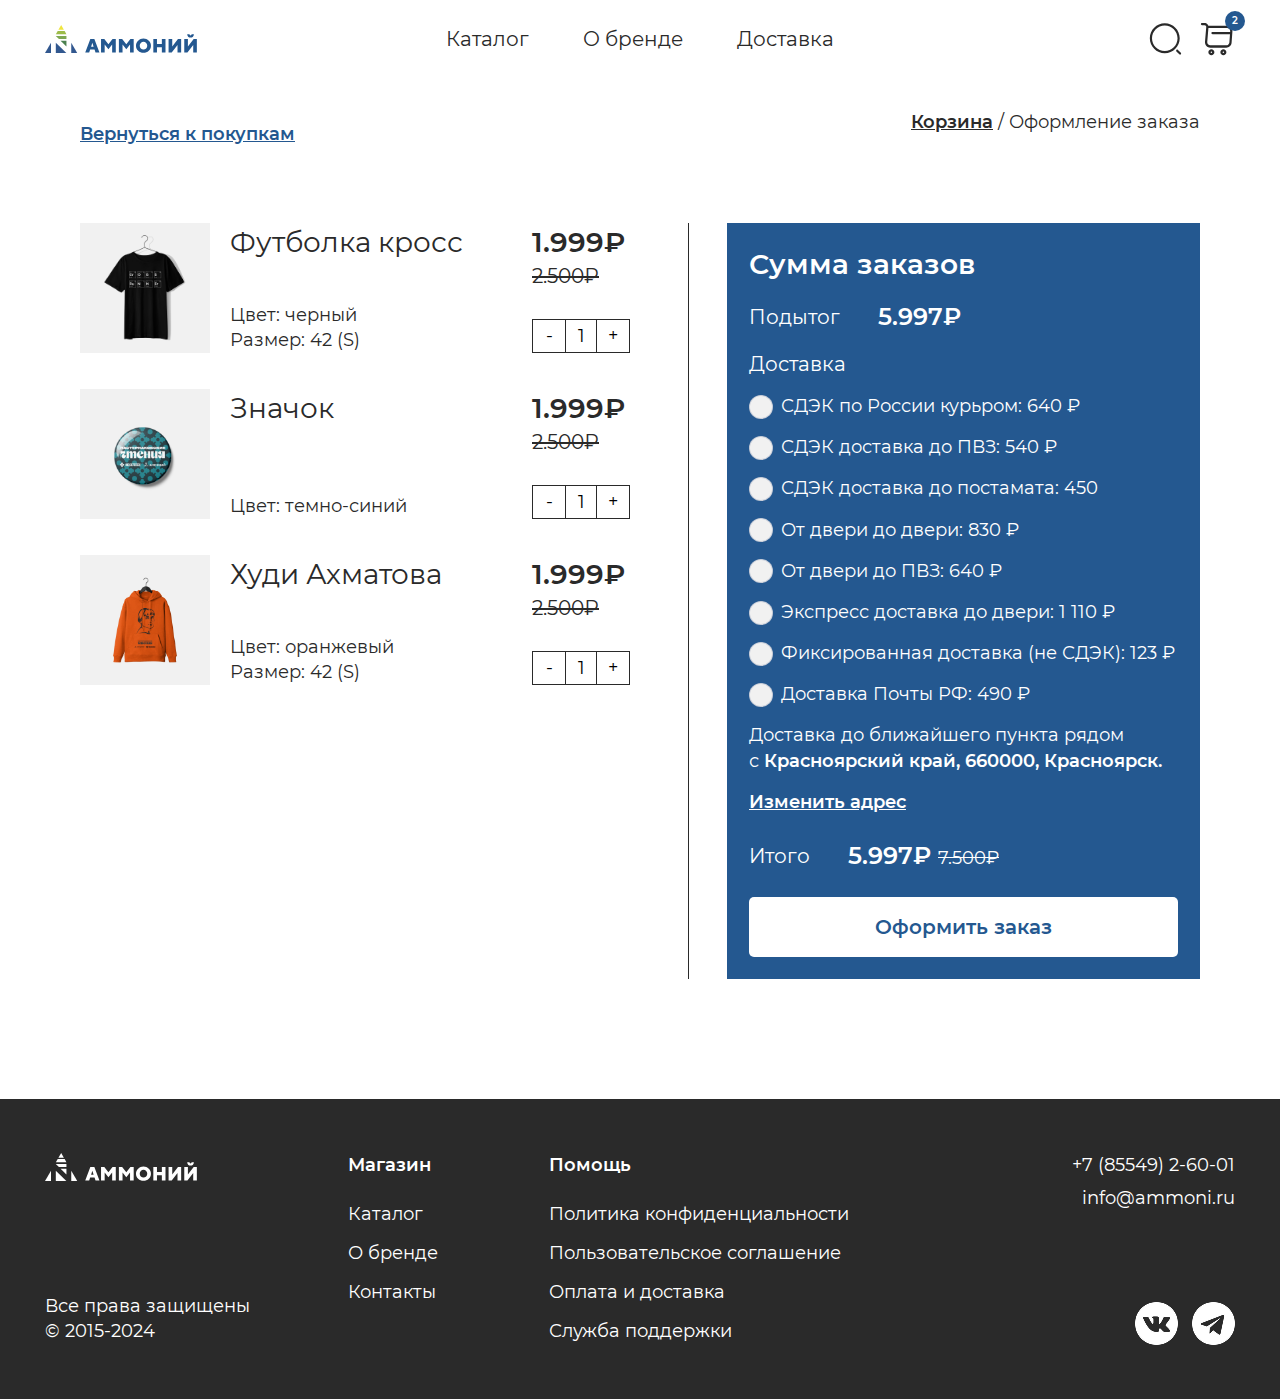
==== commit 17cca5f6: "markup5" ====
--- a/cart.html
+++ b/cart.html
@@ -16,6 +16,7 @@
 	<link rel="stylesheet" href="libs/bootstrap/css/bootstrap-reboot.min.css">
 	<link rel="stylesheet" href="libs/bootstrap/css/bootstrap-grid.min.css">
 	<link rel="stylesheet" href="libs/swiper/swiper-bundle.min.css">
+	<link rel="stylesheet" href="libs/fancybox/fancybox.min.css">
 
 	<link rel="stylesheet" href="css/main.css">
 	<link rel="stylesheet" href="css/media.css">
@@ -23,6 +24,7 @@
 	<script src="libs/jquery/jquery-3.6.0.min.js" defer></script>
 	<script src="libs/swiper/swiper-bundle.min.js" defer></script>
 	<script src="libs/input-mask/jquery.maskedinput.min.js" defer></script>
+	<script src="libs/fancybox/fancybox.umd.js" defer></script>
 
 	<script src="js/common.js" defer></script>
 
@@ -54,12 +56,12 @@
 							</svg>
 						</a>
 					</div>
-					<div class="col d-none d-lg-block">
+					<div class="col-md-8 d-none d-lg-block">
 						<nav>
 							<ul>
-								<li><a href="/ammoniy/">Главная</a></li>
 								<li><a href="/ammoniy/catalog.html">Каталог</a></li>
-								<li><a href="/ammoniy/">Контакты</a></li>
+								<li><a href="/ammoniy/">О бренде</a></li>
+								<li><a href="/ammoniy/">Доставка</a></li>
 							</ul>
 						</nav>
 					</div>
@@ -89,6 +91,7 @@
 									<path d="M12.375 34.125C10.725 34.125 9.375 32.775 9.375 31.125C9.375 29.475 10.725 28.125 12.375 28.125C14.025 28.125 15.375 29.475 15.375 31.125C15.375 32.775 14.025 34.125 12.375 34.125ZM12.375 30.375C11.955 30.375 11.625 30.705 11.625 31.125C11.625 31.545 11.955 31.875 12.375 31.875C12.795 31.875 13.125 31.545 13.125 31.125C13.125 30.705 12.795 30.375 12.375 30.375Z" fill="#2A2A2A" />
 									<path d="M31.5 13.125H13.5C12.885 13.125 12.375 12.615 12.375 12C12.375 11.385 12.885 10.875 13.5 10.875H31.5C32.115 10.875 32.625 11.385 32.625 12C32.625 12.615 32.115 13.125 31.5 13.125Z" fill="#2A2A2A" />
 								</svg>
+								<span>2</span>
 							</a>
 							<button class="widget_toggle aside_toggle d-block d-lg-none">
 								<span></span>
@@ -105,9 +108,9 @@
 						<div class="aside_wrapper pb-5">
 							<nav>
 								<ul>
-									<li><a href="/ammoniy/">Главная</a></li>
 									<li><a href="/ammoniy/catalog.html">Каталог</a></li>
-									<li><a href="/ammoniy/">Контакты</a></li>
+									<li><a href="/ammoniy/">О бренде</a></li>
+									<li><a href="/ammoniy/">Доставка</a></li>
 								</ul>
 							</nav>
 							<div class="d-flex flex-column align-items-lg-start aside_contacts mt-4 mb-5">
@@ -127,7 +130,7 @@
 						<div class="col">
 							<div class="d-flex align-items-lg-center align-items-start justify-content-between flex-column flex-lg-row">
 								<a href="/ammoniy/catalog.html" class="link fw_s order-1 order-lg-0">Вернуться к покупкам</a>
-								<p id="breadcrumbs" class="mb-4 mt-5 mt-lg-0 order-0 order-lg-1"><span><span><a href="#">Каталог</a></span> / <span class="breadcrumb_last"><a href="#">Корзина</a></span></span></p>
+								<p id="breadcrumbs" class="mb-4 mt-5 mt-lg-0 order-0 order-lg-1"><span><span class="breadcrumb_last"><a href="#">Корзина</a></span> / <span class=""><a href="#">Оформление заказа</a></span></span></p>
 							</div>
 						</div>
 					</div>
@@ -148,8 +151,8 @@
 								</div>
 								<div class="d-flex flex-column justify-content-between mt-3 mt-sm-0">
 									<div>
-										<div class="three fw_s">1999₽</div>
-										<div class="lg_text"><s>2500₽</s></div>
+										<div class="three fw_s">1.999₽</div>
+										<div class="lg_text"><s>2.500₽</s></div>
 									</div>
 									<div class="quantity d-flex align-items-center mt-3 mt-sm-0">
 										<button class="minus">-</button>
@@ -173,8 +176,8 @@
 								</div>
 								<div class="d-flex flex-column justify-content-between mt-3 mt-sm-0">
 									<div>
-										<div class="three fw_s">1999₽</div>
-										<div class="lg_text"><s>2500₽</s></div>
+										<div class="three fw_s">1.999₽</div>
+										<div class="lg_text"><s>2.500₽</s></div>
 									</div>
 									<div class="quantity d-flex align-items-center mt-3 mt-sm-0">
 										<button class="minus">-</button>
@@ -198,8 +201,8 @@
 								</div>
 								<div class="d-flex flex-column justify-content-between mt-3 mt-sm-0">
 									<div>
-										<div class="three fw_s">1999₽</div>
-										<div class="lg_text"><s>2500₽</s></div>
+										<div class="three fw_s">1.999₽</div>
+										<div class="lg_text"><s>2.500₽</s></div>
 									</div>
 									<div class="quantity d-flex align-items-center mt-3 mt-sm-0">
 										<button class="minus">-</button>
@@ -232,7 +235,7 @@
 										<div class="three mb-3 fw_s">Сумма заказов</div>
 										<div class="d-flex align-items-center total mb-3">
 											<div class="lg_text">Подытог</div>
-											<div class="xl_text fw_s">5997₽</div>
+											<div class="xl_text fw_s">5.997₽</div>
 										</div>
 										<div class="lg_text mb-3">Доставка</div>
 										<form action="" class="form">
@@ -275,7 +278,7 @@
 											<a href="#" class="fw_s white-text">Изменить адрес</a>
 											<div class="d-flex align-items-center total mt-4 mb-4">
 												<div class="lg_text">Итого</div>
-												<div class="xl_text fw_s">5997₽ <s class="fw_r md_text">7500₽</s></div>
+												<div class="xl_text fw_s">5.997₽ <s class="fw_r md_text">7.500₽</s></div>
 											</div>
 											<a href="/ammoniy/checkout.html" class="button">Оформить заказ</a>
 										</form>
@@ -318,15 +321,14 @@
 						<div class="fw_s mb-4">Магазин</div>
 						<nav>
 							<ul>
-								<li><a href="/ammoniy/">Главная</a></li>
-								<li><a href="/ammoniy/category.html">Коллекции</a></li>
 								<li><a href="/ammoniy/catalog.html">Каталог</a></li>
+								<li><a href="/ammoniy/">О бренде</a></li>
 								<li><a href="/ammoniy/">Контакты</a></li>
 							</ul>
 						</nav>
 					</div>
 					<div class="col-lg-4 col-md">
-						<div class="fw_s mb-3 d-none d-md-block">Помощь</div>
+						<div class="fw_s mb-4 d-none d-md-block">Помощь</div>
 						<nav>
 							<ul>
 								<li><a href="/ammoniy/">Политика конфиденциальности</a></li>
--- a/css/main.css
+++ b/css/main.css
@@ -172,6 +172,12 @@
 .btn_group_section .nav_slider{
 	margin-right: 30px;
 }
+.btn_group * + *{
+	margin-left: 20px;
+}
+.btn_group .button{
+	padding: 16px 35px;
+}
 .link_button{
 	text-decoration: none;
 	padding-right: 37px;
@@ -199,6 +205,24 @@
 }
 .widget_toggle + *{
 	margin-left: 10px;
+}
+.cart_toggle{
+	position: relative;
+}
+.cart_toggle span{
+	position: absolute;
+	right: -10px;
+	top: -10px;
+	display: flex;
+	align-items: center;
+	justify-content: center;
+	width: 20px;
+	height: 20px;
+	color: #fff;
+	background: var(--accent);
+	border-radius: 50%;
+	font-size: 10px;
+	font-weight: var(--semi);
 }
 .aside_toggle{
 	width: 32px;
@@ -360,6 +384,12 @@
 }
 .product_card{
 	text-decoration: none;
+	transition: var(--transition);
+}
+.product_card img.alt_image{
+	opacity: 0;
+	visibility: hidden;
+	transition: var(--transition);
 }
 .product_card_holder{
 	background: var(--gray);
@@ -368,7 +398,7 @@
 }
 .product_card_holder img{
 	max-width: 100%;
-	object-fit: contain;
+	object-fit: cover;
 	max-height: 324px;
 	min-width: 100%;
 	position: absolute;
@@ -509,7 +539,7 @@
 	background: var(--text);
 }
 body.page header.toggled a.logo svg path{
-	fill: initial;
+	fill: revert-layer;
 }
 body.page header .widget_toggle .searchform svg path{
 	fill: var(--text);
@@ -914,4 +944,72 @@
 	bottom: 0;
 	margin: auto;
 	background: transparent;
+}
+/* popup */
+.active.popup {
+	opacity: 1;
+	visibility: visible;
+	z-index: 999;
+}
+.popup {
+	position: fixed;
+	top: 0;
+	left: 0;
+	z-index: 1000;
+	width: 100%;
+	height: 100%;
+	outline: 0;
+	opacity: 0;
+	visibility: hidden;
+	transition: 0.2s ease all;
+	overflow-x: hidden;
+	overflow-y: auto;
+	background: rgb(0 0 0 / .8);
+	z-index: 5;
+}
+
+.popup.active .popup_dialog {
+	transform: translateY(0%);
+}
+
+.popup .popup_dialog {
+	min-height: calc(100% - 10rem);
+	max-width: 720px;
+	margin: 5rem auto;
+	display: flex;
+	-webkit-box-align: center;
+	-webkit-align-items: center;
+	-ms-flex-align: center;
+	align-items: center;
+	width: auto;
+	position: absolute;
+	pointer-events: none;
+	left: 0;
+	right: 0;
+	top: 0;
+	bottom: 0;
+	transform: translateY(-100%);
+	transition: 0.4s ease all;
+}
+.popup .popup_dialog .popup_wrap {
+	padding: 52px;
+	position: relative;
+	display: flex;
+	flex-direction: column;
+	width: 100%;
+	pointer-events: auto;
+	outline: 0;
+	background: #fff;
+}
+.popup .btn_close {
+	right: -50px;
+	top: -30px;
+	position: absolute;
+	cursor: pointer;
+	transition: 0.2s ease all;
+	width: 40px;
+	height: 40px;
+	display: flex;
+	align-items: center;
+	justify-content: center;
 }--- a/css/media.css
+++ b/css/media.css
@@ -156,10 +156,20 @@
 		background-position: center center !important;
 		background-position-x: 26% !important;
 	}
+	
 }
 
 /* sm <= Medium (md) */
 @media (max-width : 768px) {
+	.first_screen_page,.first_screen_page.first_screen_page_archive{
+		min-height: 154px;
+	}
+	.first_screen_page h1{
+		text-align: center;
+	}
+	.category_list{
+		margin-top: 40px;
+	}
 	.category_card.has_bg {
 		background-position: center left !important;
 }
@@ -222,11 +232,19 @@
 		font-size: calc(var(--index)* 1.2);
 		padding: 14px 50px;
 	}
+	.btn_group .button{
+		padding: 14px 30px;
+	}
 	.h-100{
 		height: auto;
 	}
 	.category_card > div{
 		padding: 13px 16px;
+	}
+	.popup .btn_close{
+		position: absolute;
+		top: -52px;
+		right: 10px;
 	}
 }
 
@@ -255,12 +273,16 @@
 	header a.logo svg{
 		max-width: 100%;
 	}
-
-
-
 	.searchform input{
 		max-width: 210px;
 	}
+	.popup .popup_dialog .popup_wrap{
+		padding: 40px 20px;
+	}
+	.btn_group * + *{
+		margin-top: 10px;
+		margin-left: 0;
+	}
 }
 
 
@@ -278,9 +300,7 @@
 
 /* Medium (md) */
 @media (min-width : 768px) {
-	.catalog_slider{
-		overflow: hidden;
-	}
+
 }
 
 /* Large (lg) */
@@ -334,6 +354,10 @@
 }
 
 @media (hover: hover) {
+	.product_card:hover img.alt_image{
+		opacity: 1;
+		visibility: visible;
+	}
 	.button:hover{
 		color: #fff;
 		background: #1e4c7d;
